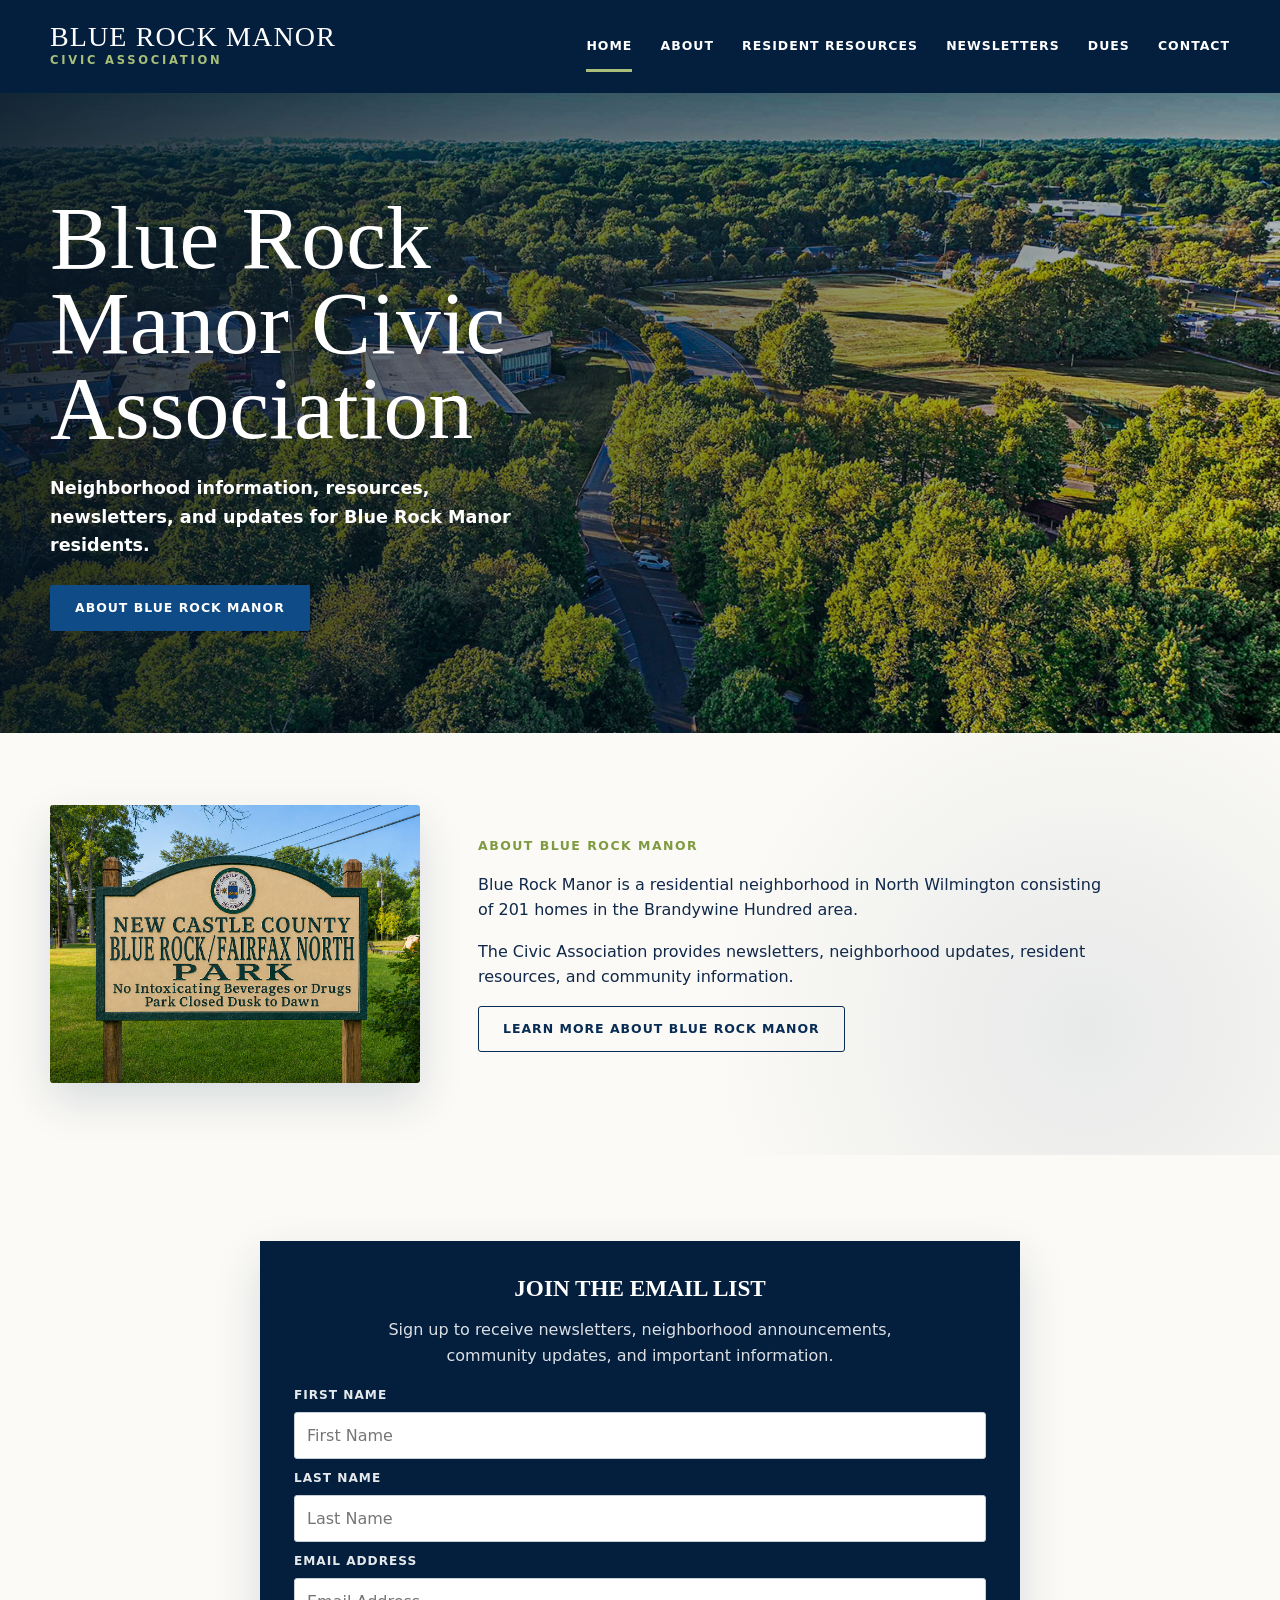
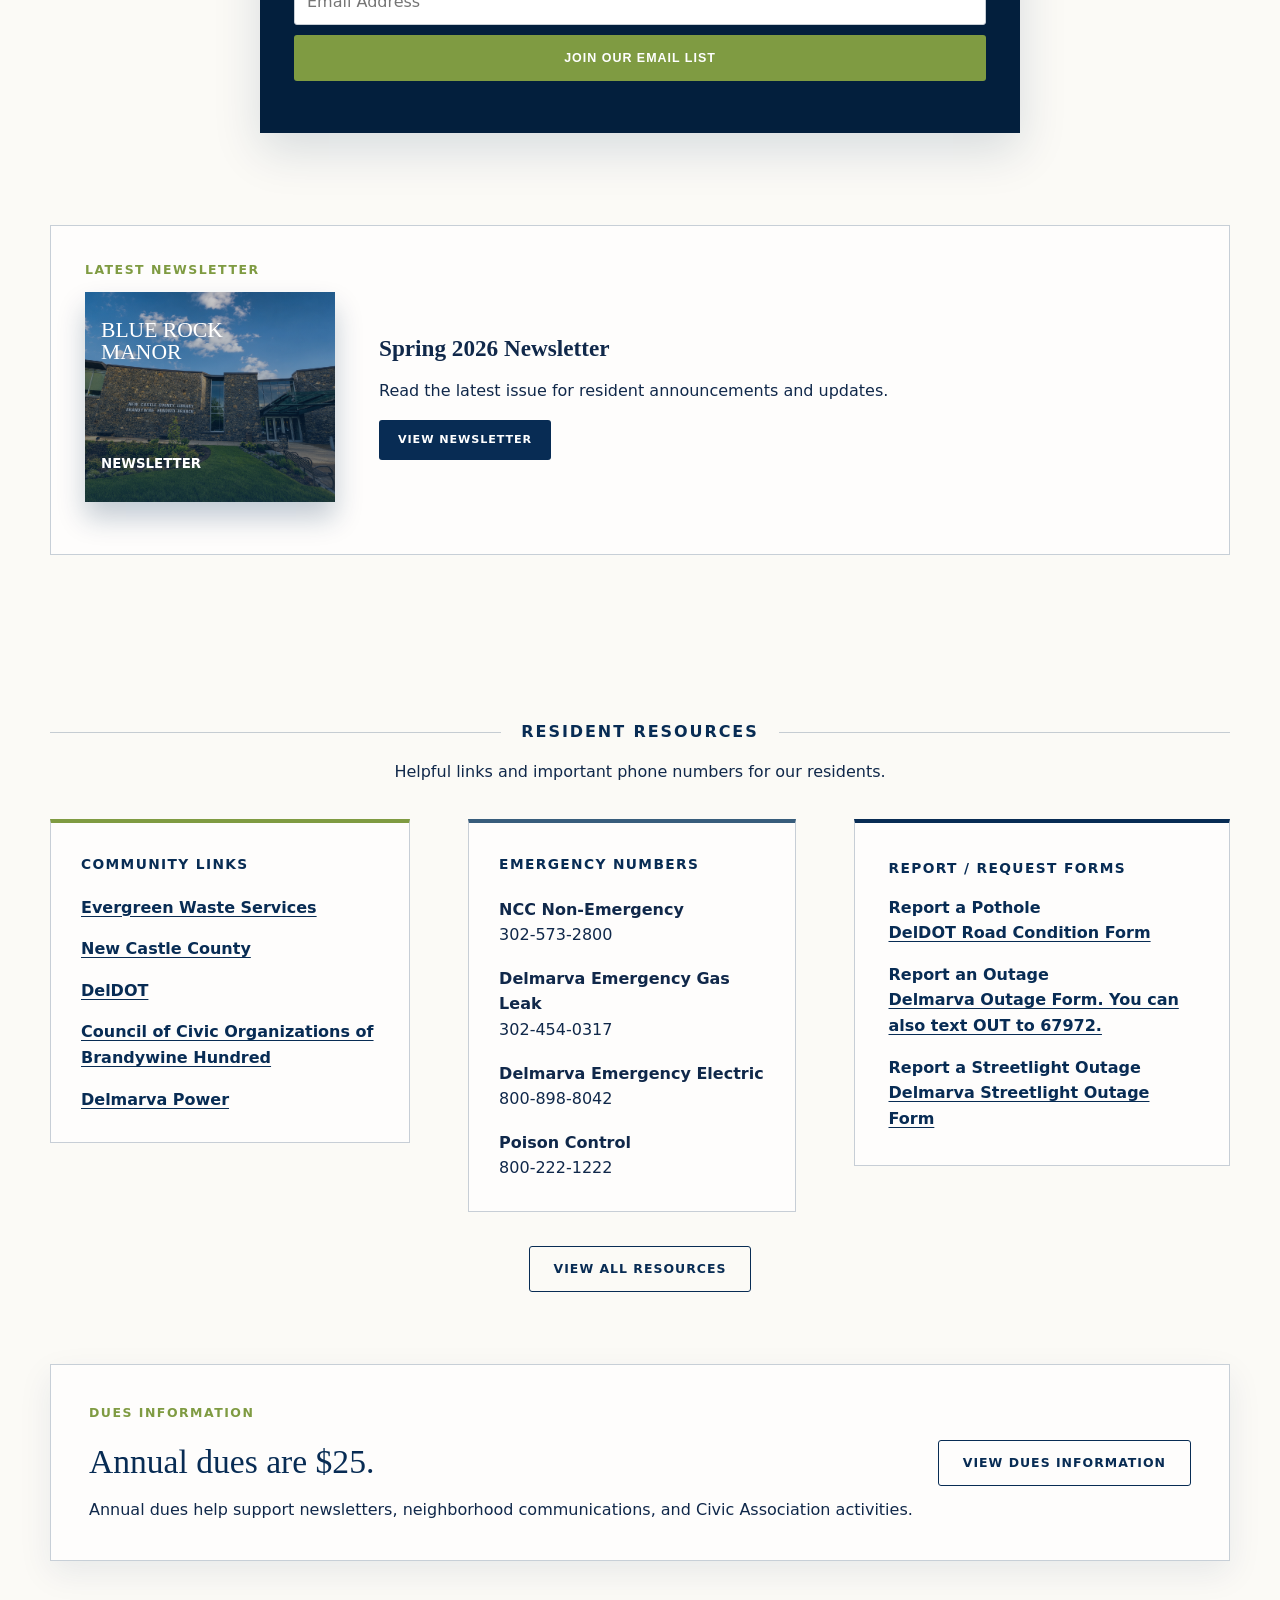
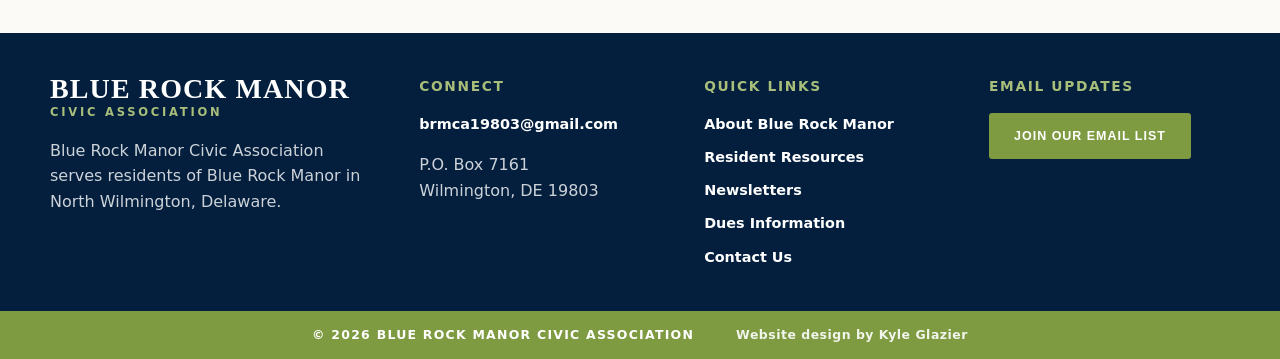
==== index.html @ 97bff095 "Update Delmarva outage reporting information" ====
<!doctype html>
<html lang="en">
  <head>
    <meta charset="utf-8" />
    <meta name="viewport" content="width=device-width,initial-scale=1" />
    <title>Blue Rock Manor Civic Association</title>
    <link rel="stylesheet" href="styles/main.css" />
  </head>
  <body>
    <header class="site-header">
      <div class="container header-inner">
        <a class="brand" href="index.html" aria-label="Blue Rock Manor Civic Association home">
          <span>
            <span class="brand-name">Blue Rock Manor</span>
            <span class="brand-subtitle">Civic Association</span>
          </span>
        </a>
        <button class="nav-toggle" type="button" aria-expanded="false" aria-controls="mainNav">Menu</button>
        <nav class="main-nav" id="mainNav" aria-label="Primary navigation">
          <a class="active" href="index.html">Home</a>
          <a href="pages/about.html">About</a>
          <a href="pages/resources.html">Resident Resources</a>
          <a href="pages/newsletters.html">Newsletters</a>
          <a href="pages/dues.html">Dues</a>
          <a href="pages/contact.html">Contact</a>
        </nav>
      </div>
    </header>

    <main>
      <section class="hero">
        <div class="hero-media" role="img" aria-label="Aerial view of Blue Rock Manor and surrounding neighborhood"></div>
        <div class="hero-overlay"></div>
        <div class="container hero-content">
          <h1>Blue Rock Manor Civic Association</h1>
          <p class="hero-copy">Neighborhood information, resources, newsletters, and updates for Blue Rock Manor residents.</p>
          <a class="btn btn-primary" href="pages/about.html">About Blue Rock Manor</a>
        </div>
      </section>

      <section class="section intro-section">
        <div class="container intro-grid">
          <img class="intro-photo" src="assets/neighborhood-sign.jpg" alt="Stone neighborhood entrance monument with flower beds" />
          <div class="intro-copy">
            <p class="kicker">About Blue Rock Manor</p>
            <p>Blue Rock Manor is a residential neighborhood in North Wilmington consisting of 201 homes in the Brandywine Hundred area.</p>
            <p>The Civic Association provides newsletters, neighborhood updates, resident resources, and community information.</p>
            <a class="btn btn-outline" href="pages/about.html">Learn More About Blue Rock Manor</a>
          </div>
        </div>
      </section>

      <section class="section email-signup-section" id="email-list">
        <div class="container">
          <article class="feature-card signup-card homepage-signup-card">
            <h3>Join the Email List</h3>
            <p>Sign up to receive newsletters, neighborhood announcements, community updates, and important information.</p>
            <form id="signupForm" class="signup-form">
              <label><span>First Name</span><input name="first" autocomplete="given-name" placeholder="First Name" required /></label>
              <label><span>Last Name</span><input name="last" autocomplete="family-name" placeholder="Last Name" required /></label>
              <label><span>Email Address</span><input name="email" type="email" autocomplete="email" placeholder="Email Address" required /></label>
              <button type="submit" class="btn btn-secondary">Join Our Email List</button>
            </form>
          </article>
        </div>
      </section>

      <section class="section feature-cards">
        <div class="container">
          <article class="feature-card newsletter-card updates-card">
            <p class="card-label">Latest Newsletter</p>
            <div class="newsletter-layout">
              <div class="newsletter-cover">
                <span>Blue Rock<br />Manor</span>
                <small>Newsletter</small>
              </div>
              <div>
                <h3>Spring 2026 Newsletter</h3>
                <p>Read the latest issue for resident announcements and updates.</p>
                <a class="btn btn-small" href="content/newsletters/spring-2026.html">View Newsletter</a>
              </div>
            </div>
          </article>
        </div>
      </section>

      <section class="section resources-section">
        <div class="container">
          <div class="section-title">
            <span></span>
            <h2>Resident Resources</h2>
            <span></span>
          </div>
          <p class="section-intro">Helpful links and important phone numbers for our residents.</p>
          <div class="resources-grid">
            <div class="resource-list">
              <h3>Community Links</h3>
              <a href="https://evergreenws.com/" target="_blank" rel="noreferrer">Evergreen Waste Services</a>
              <a href="https://www.nccde.org" target="_blank" rel="noreferrer">New Castle County</a>
              <a href="https://deldot.gov" target="_blank" rel="noreferrer">DelDOT</a>
              <a href="https://ccobh.org" target="_blank" rel="noreferrer">Council of Civic Organizations of Brandywine Hundred</a>
              <a href="https://www.delmarva.com" target="_blank" rel="noreferrer">Delmarva Power</a>
            </div>
            <div class="resource-list phone-list">
              <h3>Emergency Numbers</h3>
              <p><strong>NCC Non-Emergency</strong><br />302-573-2800</p>
              <p><strong>Delmarva Emergency Gas Leak</strong><br />302-454-0317</p>
              <p><strong>Delmarva Emergency Electric</strong><br />800-898-8042</p>
              <p><strong>Poison Control</strong><br />800-222-1222</p>
            </div>
            <div class="report-box">
              <h3>Report / Request Forms</h3>
              <a href="https://deldot.gov/Traffic/ReportRoadCondition/index.shtml" target="_blank" rel="noreferrer">Report a Pothole<br /><span>DelDOT Road Condition Form</span></a>
              <a href="https://secure.delmarva.com/powerOutages/accountVerification" target="_blank" rel="noreferrer">Report an Outage<br /><span>Delmarva Outage Form. You can also text OUT to 67972.</span></a>
              <a href="https://www.delmarva.com/outages/experiencing-an-outage/report-a-streetlight-outage" target="_blank" rel="noreferrer">Report a Streetlight Outage<br /><span>Delmarva Streetlight Outage Form</span></a>
            </div>
          </div>
          <div class="center">
            <a class="btn btn-outline" href="pages/resources.html">View All Resources</a>
          </div>
        </div>
      </section>

      <section class="section dues-callout-section">
        <div class="container dues-callout">
          <div>
            <p class="kicker">Dues Information</p>
            <h2>Annual dues are $25.</h2>
            <p>Annual dues help support newsletters, neighborhood communications, and Civic Association activities.</p>
          </div>
          <a class="btn btn-outline" href="pages/dues.html">View Dues Information</a>
        </div>
      </section>
    </main>

    <footer class="site-footer">
      <div class="container footer-grid">
        <div>
          <a class="brand footer-brand" href="index.html">
            <span>
              <span class="brand-name">Blue Rock Manor</span>
              <span class="brand-subtitle">Civic Association</span>
            </span>
          </a>
          <p>Blue Rock Manor Civic Association serves residents of Blue Rock Manor in North Wilmington, Delaware.</p>
        </div>
        <div>
          <h3>Connect</h3>
          <p><a href="mailto:brmca19803@gmail.com">brmca19803@gmail.com</a></p>
          <p>P.O. Box 7161<br />Wilmington, DE 19803</p>
        </div>
        <div>
          <h3>Quick Links</h3>
          <a href="pages/about.html">About Blue Rock Manor</a>
          <a href="pages/resources.html">Resident Resources</a>
          <a href="pages/newsletters.html">Newsletters</a>
          <a href="pages/dues.html">Dues Information</a>
          <a href="pages/contact.html">Contact Us</a>
        </div>
        <div>
          <h3>Email Updates</h3>
          <button id="signupBtn" class="btn btn-secondary" type="button">Join Our Email List</button>
        </div>
      </div>
      <div class="footer-bar">
        <span>&copy; 2026 Blue Rock Manor Civic Association</span>
        <span class="footer-credit">Website design by Kyle Glazier</span>
      </div>
    </footer>

    <div id="signupModal" class="modal" aria-hidden="true">
      <div class="modal-content" role="dialog" aria-modal="true" aria-labelledby="modalTitle">
        <button class="modal-close" id="closeModal" type="button" aria-label="Close">&times;</button>
        <h3 id="modalTitle">Join the Resident Email List</h3>
        <form id="modalSignupForm">
          <label><span>First Name</span><input name="first" autocomplete="given-name" placeholder="First Name" required /></label>
          <label><span>Last Name</span><input name="last" autocomplete="family-name" placeholder="Last Name" required /></label>
          <label><span>Email Address</span><input name="email" type="email" autocomplete="email" placeholder="Email Address" required /></label>
          <div class="actions">
            <button type="submit" class="btn btn-primary">Join Our Email List</button>
            <button type="button" id="cancel" class="btn btn-outline">Cancel</button>
          </div>
        </form>
        <p class="note">Your signup will be sent securely to the Blue Rock Manor mailing list.</p>
      </div>
    </div>

    <script src="scripts/main.js"></script>
  </body>
</html>
---- styles/main.css ----
:root {
  --navy: #082c54;
  --navy-dark: #031f3d;
  --slate-blue: #385d7c;
  --powder-blue: #a8c8e8;
  --sage: #a8be7a;
  --sage-dark: #7f9b42;
  --stone: #d7d8d2;
  --paper: #fbfaf6;
  --white: #ffffff;
  --ink: #10284a;
  --muted: #5f6f7f;
  --line: rgba(8, 44, 84, 0.22);
  --shadow: 0 18px 45px rgba(8, 44, 84, 0.14);
  --serif: Georgia, "Times New Roman", serif;
  --sans: Inter, system-ui, -apple-system, BlinkMacSystemFont, "Segoe UI", sans-serif;
}

* {
  box-sizing: border-box;
}

html {
  scroll-behavior: smooth;
}

body {
  margin: 0;
  color: var(--ink);
  background: var(--paper);
  font-family: var(--sans);
  line-height: 1.6;
}

img {
  display: block;
  max-width: 100%;
}

a {
  color: inherit;
}

a:focus-visible,
button:focus-visible,
input:focus-visible,
.btn:focus-visible,
.nav-toggle:focus-visible {
  outline: 3px solid var(--sage);
  outline-offset: 3px;
}

input:focus-visible {
  border-color: var(--navy);
}

.container {
  width: min(1180px, calc(100% - 48px));
  margin: 0 auto;
}

.site-header {
  position: sticky;
  top: 0;
  z-index: 20;
  background: var(--navy-dark);
  color: var(--white);
  border-bottom: 1px solid transparent;
  box-shadow: none;
  transition: border-color 180ms ease, box-shadow 180ms ease;
}

.site-header.has-scrolled {
  border-bottom-color: rgba(255, 255, 255, 0.08);
  box-shadow: 0 8px 26px rgba(0, 0, 0, 0.18);
}

.header-inner {
  display: flex;
  align-items: center;
  justify-content: space-between;
  min-height: 92px;
  gap: 28px;
}

.brand {
  display: inline-flex;
  align-items: center;
  gap: 14px;
  color: inherit;
  text-decoration: none;
}

.brand-name {
  display: block;
  font-family: var(--serif);
  font-size: clamp(1.2rem, 2.2vw, 1.75rem);
  line-height: 1;
  letter-spacing: 0.04em;
  text-transform: uppercase;
}

.brand-subtitle {
  display: block;
  color: var(--sage);
  font-size: 0.72rem;
  font-weight: 800;
  letter-spacing: 0.24em;
  text-transform: uppercase;
}

.main-nav {
  display: flex;
  align-items: center;
  gap: clamp(14px, 2.2vw, 34px);
}

.main-nav a {
  position: relative;
  color: var(--white);
  font-size: 0.78rem;
  font-weight: 800;
  letter-spacing: 0.08em;
  text-decoration: none;
  text-transform: uppercase;
}

.main-nav a:focus-visible {
  outline-offset: 8px;
}

.main-nav a::after {
  position: absolute;
  right: 0;
  bottom: -16px;
  left: 0;
  height: 3px;
  background: var(--sage);
  content: "";
  opacity: 0;
  transform: scaleX(0.6);
  transition: 180ms ease;
}

.main-nav a:hover::after,
.main-nav a.active::after {
  opacity: 1;
  transform: scaleX(1);
}

.nav-toggle {
  display: none;
  color: var(--white);
  background: transparent;
  border: 1px solid rgba(255, 255, 255, 0.45);
  border-radius: 4px;
  padding: 8px 12px;
  font-weight: 800;
  letter-spacing: 0.08em;
  text-transform: uppercase;
}

.hero {
  position: relative;
  min-height: clamp(520px, 64vw, 640px);
  overflow: hidden;
  color: var(--white);
}

.hero-media,
.hero-overlay {
  position: absolute;
  inset: 0;
}

.hero-media {
  background-image: url("../assets/neighborhood-aerial.jpg");
  background-position: center 48%;
  background-size: cover;
}

.hero-overlay {
  background:
    linear-gradient(90deg, rgba(0, 16, 31, 0.82) 0%, rgba(0, 22, 39, 0.46) 42%, rgba(0, 22, 39, 0.12) 100%),
    linear-gradient(180deg, rgba(0, 0, 0, 0.22), rgba(0, 0, 0, 0.1));
}

.hero-content {
  position: relative;
  z-index: 1;
  display: flex;
  min-height: inherit;
  flex-direction: column;
  align-items: flex-start;
  justify-content: center;
  padding: 72px 0;
}

.eyebrow,
.kicker,
.card-label {
  margin: 0 0 12px;
  color: var(--sage-dark);
  font-size: 0.78rem;
  font-weight: 900;
  letter-spacing: 0.12em;
  text-transform: uppercase;
}

.hero .eyebrow {
  color: var(--sage);
}

.hero h1 {
  max-width: 640px;
  margin: 0;
  font-family: var(--serif);
  font-size: clamp(3.4rem, 7vw, 5.8rem);
  font-weight: 500;
  line-height: 0.95;
}

.script-line {
  margin: 14px 0 0;
  color: var(--sage);
  font-family: var(--serif);
  font-size: clamp(2rem, 4.2vw, 3.35rem);
  font-style: italic;
  line-height: 1.1;
}

.hero-copy {
  max-width: 470px;
  margin: 24px 0 26px;
  font-size: 1.1rem;
  font-weight: 750;
}

.btn {
  display: inline-flex;
  align-items: center;
  justify-content: center;
  min-height: 46px;
  padding: 0 24px;
  border: 1px solid transparent;
  border-radius: 3px;
  font-size: 0.78rem;
  font-weight: 900;
  letter-spacing: 0.08em;
  text-align: center;
  text-decoration: none;
  text-transform: uppercase;
  cursor: pointer;
  transition: background-color 180ms ease, border-color 180ms ease, color 180ms ease, transform 180ms ease;
}

.btn-primary {
  color: var(--white);
  background: #0f4b86;
}

.btn-secondary {
  color: var(--white);
  background: var(--sage-dark);
}

.btn-outline {
  color: var(--navy);
  background: transparent;
  border-color: var(--navy);
}

.btn-small {
  min-height: 40px;
  padding: 0 18px;
  color: var(--white);
  background: var(--navy);
  font-size: 0.7rem;
}

.btn:hover {
  transform: translateY(-1px);
}

.btn-primary:hover,
.btn-small:hover {
  background: var(--navy-dark);
}

.btn-secondary:hover {
  background: #6f8938;
}

.btn-outline:hover {
  color: var(--white);
  background: var(--navy);
}

.section {
  padding: clamp(44px, 6vw, 72px) 0;
}

.intro-section {
  background:
    radial-gradient(circle at 85% 70%, rgba(8, 44, 84, 0.08), transparent 24rem),
    var(--paper);
}

.intro-grid {
  display: grid;
  grid-template-columns: minmax(260px, 370px) minmax(280px, 1fr);
  align-items: center;
  gap: clamp(28px, 5vw, 58px);
}

.intro-photo {
  width: 100%;
  aspect-ratio: 4 / 3;
  border-radius: 3px;
  object-fit: cover;
  box-shadow: var(--shadow);
}

.intro-copy h2,
.section-title h2,
.content h1 {
  color: var(--navy);
}

.intro-copy h2,
.content h1 {
  margin: 0 0 16px;
  font-family: var(--serif);
  font-size: clamp(2rem, 4vw, 3rem);
  font-weight: 500;
  line-height: 1.1;
}

.intro-copy p {
  margin: 0 0 16px;
  max-width: 62ch;
}

.section-title {
  display: grid;
  grid-template-columns: 1fr auto 1fr;
  align-items: center;
  gap: 20px;
  margin-bottom: 28px;
}

.section-title span {
  height: 1px;
  background: var(--line);
}

.section-title h2 {
  margin: 0;
  font-size: 1rem;
  font-weight: 900;
  letter-spacing: 0.12em;
  text-align: center;
  text-transform: uppercase;
}

.round-icon {
  display: grid;
  place-items: center;
  color: var(--navy);
  border: 2px solid currentColor;
}

.feature-cards {
  padding-top: clamp(34px, 5vw, 58px);
}

.email-signup-section {
  padding-top: clamp(54px, 7vw, 86px);
  padding-bottom: clamp(20px, 4vw, 34px);
}

.homepage-signup-card {
  max-width: 760px;
  min-height: auto;
  margin: 0 auto;
  padding: clamp(28px, 4vw, 42px);
  text-align: left;
  box-shadow: var(--shadow);
}

.homepage-signup-card h3 {
  text-align: center;
}

.homepage-signup-card > p {
  max-width: 560px;
  margin-right: auto;
  margin-left: auto;
  text-align: center;
}

.feature-card,
.report-box {
  background: rgba(255, 255, 255, 0.72);
  border: 1px solid var(--line);
  padding: clamp(24px, 3vw, 34px);
}

.feature-card {
  min-height: 330px;
}

.feature-card h3 {
  margin: 0 0 14px;
  font-family: var(--serif);
  font-size: 1.45rem;
  line-height: 1.15;
}

.round-icon {
  width: 56px;
  height: 56px;
  margin-bottom: 22px;
  color: var(--white);
  background: var(--sage-dark);
  border-color: var(--sage-dark);
  border-radius: 50%;
}

.newsletter-layout {
  display: grid;
  grid-template-columns: 150px 1fr;
  align-items: center;
  gap: 22px;
}

.updates-card .newsletter-layout {
  grid-template-columns: minmax(180px, 250px) 1fr;
  gap: clamp(24px, 4vw, 44px);
}

.update-list {
  margin: 0 0 20px;
  padding-left: 18px;
}

.update-list li {
  margin: 6px 0;
}

.newsletter-cover {
  display: flex;
  min-height: 210px;
  flex-direction: column;
  justify-content: space-between;
  padding: 28px 16px;
  color: var(--white);
  background:
    linear-gradient(rgba(8, 44, 84, 0.2), rgba(8, 44, 84, 0.62)),
    url("../assets/neighborhood-library.jpg") 42% center / cover;
  box-shadow: 0 16px 26px rgba(8, 44, 84, 0.24);
}

.newsletter-cover span {
  font-family: var(--serif);
  font-size: 1.35rem;
  line-height: 1;
  text-transform: uppercase;
}

.newsletter-cover small {
  font-weight: 850;
  text-transform: uppercase;
}

.signup-card {
  color: var(--white);
  background: var(--navy-dark);
  border: 0;
  text-align: center;
}

.signup-card h3 {
  color: var(--white);
  text-transform: uppercase;
}

.signup-card p,
.signup-card small {
  color: rgba(255, 255, 255, 0.86);
}

.signup-form {
  display: grid;
  gap: 10px;
  margin: 18px 0;
}

.signup-form label,
.modal form label {
  display: grid;
  gap: 6px;
  text-align: left;
}

.signup-form label span,
.modal form label span {
  color: inherit;
  font-size: 0.76rem;
  font-weight: 850;
  letter-spacing: 0.08em;
  text-transform: uppercase;
}

.signup-card .signup-form label span {
  color: rgba(255, 255, 255, 0.9);
}

input {
  width: 100%;
  min-height: 43px;
  padding: 10px 12px;
  border: 1px solid #c8ced5;
  border-radius: 3px;
  font: inherit;
}

button:disabled,
.btn:disabled {
  cursor: wait;
  opacity: 0.72;
}

.form-message {
  margin: 14px 0 0;
  padding: 12px 14px;
  color: var(--navy);
  background: rgba(168, 190, 122, 0.24);
  border: 1px solid rgba(127, 155, 66, 0.45);
  border-radius: 3px;
  font-weight: 800;
}

.form-message[data-type="error"] {
  color: #7a1e1e;
  background: rgba(122, 30, 30, 0.08);
  border-color: rgba(122, 30, 30, 0.25);
}

.signup-card .form-message {
  color: var(--white);
  background: rgba(168, 190, 122, 0.22);
  border-color: rgba(168, 190, 122, 0.54);
}

.resources-section {
  padding-top: clamp(58px, 8vw, 92px);
}

.section-intro {
  margin: -14px 0 34px;
  text-align: center;
}

.resources-grid {
  display: grid;
  grid-template-columns: 1.1fr 1fr 1.15fr;
  gap: clamp(28px, 5vw, 58px);
  align-items: start;
}

.resource-list {
  position: relative;
  display: grid;
  align-content: start;
  gap: 16px;
  padding: clamp(22px, 3vw, 30px);
  background: rgba(255, 255, 255, 0.72);
  border: 1px solid var(--line);
  border-top: 4px solid var(--sage-dark);
}

.resource-list h3,
.report-box h3 {
  margin: 0 0 4px;
  color: var(--navy);
  font-size: 0.86rem;
  font-weight: 900;
  letter-spacing: 0.1em;
  text-transform: uppercase;
}

.phone-list {
  border-top-color: var(--slate-blue);
}

.report-box h3 {
  margin-bottom: 0;
}

.resource-list a,
.report-box a,
.footer-grid a {
  color: var(--navy);
  font-weight: 800;
  text-decoration: underline;
  text-underline-offset: 3px;
}

.phone-list p {
  margin: 0;
  padding-top: 2px;
}

.report-box {
  position: relative;
  display: grid;
  align-content: start;
  gap: 16px;
  border-top: 4px solid var(--navy);
}

.report-box a {
  display: block;
  text-decoration: none;
}

.report-box span {
  text-decoration: underline;
}

.center {
  margin-top: 34px;
  text-align: center;
}

.dues-callout-section {
  padding-top: 0;
}

.dues-callout {
  display: flex;
  align-items: center;
  justify-content: space-between;
  gap: 24px;
  padding: clamp(26px, 4vw, 38px);
  background: rgba(255, 255, 255, 0.72);
  border: 1px solid var(--line);
  box-shadow: 0 12px 32px rgba(8, 44, 84, 0.08);
}

.dues-callout h2 {
  margin: 0 0 8px;
  color: var(--navy);
  font-family: var(--serif);
  font-size: clamp(1.55rem, 3vw, 2.1rem);
  font-weight: 500;
}

.dues-callout p:last-child {
  margin: 0;
}

.site-footer {
  color: var(--white);
  background: var(--navy-dark);
}

.footer-grid {
  display: grid;
  grid-template-columns: 1.35fr 1fr 1fr 1fr;
  gap: 44px;
  padding-top: 42px;
  padding-bottom: 42px;
}

.footer-brand {
  margin-bottom: 16px;
}

.footer-grid h3 {
  margin: 0 0 16px;
  color: var(--sage);
  font-size: 0.86rem;
  letter-spacing: 0.12em;
  text-transform: uppercase;
}

.footer-grid p {
  color: rgba(255, 255, 255, 0.8);
}

.footer-grid a {
  display: block;
  color: var(--white);
  font-size: 0.9rem;
  text-decoration: none;
}

.footer-grid a + a {
  margin-top: 10px;
}

.footer-bar {
  display: flex;
  flex-wrap: wrap;
  justify-content: center;
  gap: 18px 42px;
  padding: 14px 24px;
  color: var(--white);
  background: var(--sage-dark);
  font-size: 0.78rem;
  font-weight: 800;
  letter-spacing: 0.1em;
  text-align: center;
  text-transform: uppercase;
}

.footer-credit {
  font-weight: 700;
  letter-spacing: 0.04em;
  opacity: 0.9;
  text-transform: none;
}

.modal {
  position: fixed;
  inset: 0;
  z-index: 50;
  display: none;
  align-items: center;
  justify-content: center;
  padding: 24px;
  background: rgba(2, 12, 24, 0.58);
}

.modal[aria-hidden="false"] {
  display: flex;
}

.modal-content {
  width: min(440px, 100%);
  padding: 28px;
  color: var(--ink);
  background: var(--white);
  border-radius: 4px;
  box-shadow: var(--shadow);
}

.modal-content h3 {
  margin-top: 0;
  font-family: var(--serif);
  font-size: 1.8rem;
}

.modal-close {
  float: right;
  border: 0;
  color: var(--navy);
  background: transparent;
  font-size: 28px;
  cursor: pointer;
}

.modal form label {
  margin: 10px 0;
  font-weight: 800;
}

.actions {
  display: flex;
  gap: 10px;
  margin-top: 18px;
}

.note {
  color: var(--muted);
  font-size: 0.9rem;
}

.content {
  max-width: 860px;
  padding-top: 48px;
  padding-bottom: 48px;
}

.content h2 {
  margin-top: 34px;
  color: var(--navy);
}

.content .link,
.link {
  color: #0f4b86;
  font-weight: 800;
}

.newsletter-list li {
  margin: 10px 0;
}

.page-hero {
  padding: clamp(58px, 8vw, 96px) 0;
  color: var(--white);
  background:
    linear-gradient(90deg, rgba(3, 31, 61, 0.92), rgba(8, 44, 84, 0.76)),
    url("../assets/neighborhood-aerial.jpg") center 46% / cover;
}

.newsletter-detail-hero {
  background:
    linear-gradient(90deg, rgba(3, 31, 61, 0.92), rgba(8, 44, 84, 0.7)),
    url("../assets/neighborhood-library.jpg") 42% center / cover;
}

.page-hero h1 {
  max-width: 780px;
  margin: 0;
  font-family: var(--serif);
  font-size: clamp(2.8rem, 6vw, 5rem);
  font-weight: 500;
  line-height: 1;
}

.page-hero p:last-child {
  max-width: 680px;
  margin: 20px 0 0;
  font-size: 1.1rem;
  font-weight: 700;
}

.page-grid {
  display: grid;
  grid-template-columns: minmax(0, 1fr) 340px;
  gap: clamp(36px, 6vw, 76px);
  align-items: start;
}

.page-main,
.article-page {
  color: var(--ink);
}

.page-main h2,
.page-sidebar h2,
.newsletter-tile h2,
.contact-card h2,
.article-page h2 {
  margin: 0 0 14px;
  color: var(--navy);
  font-family: var(--serif);
  font-size: clamp(1.7rem, 3vw, 2.35rem);
  font-weight: 500;
  line-height: 1.1;
}

.page-main h2:not(:first-of-type) {
  margin-top: clamp(30px, 5vw, 44px);
}

.page-main p {
  margin: 0 0 18px;
  max-width: 72ch;
}

.page-feature-image {
  width: 100%;
  aspect-ratio: 16 / 9;
  margin-bottom: clamp(30px, 5vw, 42px);
  object-fit: cover;
  object-position: center;
  box-shadow: var(--shadow);
}

.page-sidebar,
.contact-card,
.newsletter-tile,
.resource-cards article,
.article-page {
  background: rgba(255, 255, 255, 0.78);
  border: 1px solid var(--line);
  padding: clamp(24px, 3vw, 34px);
}

.page-sidebar {
  position: sticky;
  top: 122px;
}

.page-sidebar p {
  margin: 0 0 18px;
}

.glance-card {
  border-top: 4px solid var(--sage-dark);
  box-shadow: 0 12px 32px rgba(8, 44, 84, 0.08);
}

.glance-list {
  display: grid;
  gap: 18px;
  margin: 0 0 24px;
}

.glance-list div {
  padding-bottom: 16px;
  border-bottom: 1px solid rgba(8, 44, 84, 0.14);
}

.glance-list div:last-child {
  padding-bottom: 0;
  border-bottom: 0;
}

.glance-list dt {
  margin-bottom: 4px;
  color: var(--navy);
  font-size: 0.76rem;
  font-weight: 900;
  letter-spacing: 0.1em;
  text-transform: uppercase;
}

.glance-list dd {
  margin: 0;
  color: var(--ink);
  font-weight: 750;
  line-height: 1.4;
}

.resource-cards {
  display: grid;
  gap: clamp(28px, 4vw, 40px);
}

.resources-page-grid {
  grid-template-columns: 1fr;
}

.resource-cards article {
  display: grid;
  gap: 22px;
}

.resource-cards a,
.contact-card a {
  color: var(--navy);
  font-weight: 850;
  text-decoration: underline;
  text-underline-offset: 3px;
}

.resource-group {
  border-top: 5px solid var(--sage-dark);
  box-shadow: 0 12px 32px rgba(8, 44, 84, 0.08);
}

.phone-group {
  border-top-color: var(--slate-blue);
}

.report-group {
  border-top-color: var(--navy);
  background:
    linear-gradient(180deg, rgba(8, 44, 84, 0.04), rgba(255, 255, 255, 0.78) 42%),
    rgba(255, 255, 255, 0.78);
}

.resource-link-list {
  display: grid;
  grid-template-columns: repeat(2, minmax(0, 1fr));
  gap: 16px;
}

.resource-link-list a {
  display: grid;
  gap: 5px;
  padding: 18px;
  background: rgba(255, 255, 255, 0.72);
  border: 1px solid rgba(8, 44, 84, 0.14);
  text-decoration: none;
}

.resource-link-list span,
.report-action-grid span {
  color: var(--muted);
  font-weight: 650;
  line-height: 1.4;
}

.phone-card-grid {
  display: grid;
  grid-template-columns: repeat(2, minmax(0, 1fr));
  gap: 16px;
}

.phone-card-grid p {
  margin: 0;
  padding: 20px;
  background: rgba(56, 93, 124, 0.08);
  border: 1px solid rgba(56, 93, 124, 0.2);
}

.phone-card-grid strong,
.phone-card-grid span {
  display: block;
}

.phone-card-grid span {
  margin-top: 6px;
  color: var(--navy);
  font-size: clamp(1.2rem, 2.4vw, 1.55rem);
  font-weight: 900;
  letter-spacing: 0.02em;
}

.report-action-grid {
  display: grid;
  grid-template-columns: repeat(3, minmax(0, 1fr));
  gap: 16px;
}

.report-action-grid a {
  display: grid;
  gap: 6px;
  align-content: start;
  min-height: 140px;
  padding: 22px;
  color: var(--white);
  background: var(--navy);
  border: 1px solid rgba(255, 255, 255, 0.14);
  text-decoration: none;
}

.report-action-grid a:hover {
  background: var(--navy-dark);
}

.report-action-grid strong {
  font-size: 1.02rem;
}

.report-action-grid span {
  color: rgba(255, 255, 255, 0.78);
}

.newsletter-page-grid {
  display: grid;
  gap: clamp(28px, 5vw, 46px);
}

.newsletter-tile {
  display: grid;
  gap: 24px;
}

.newsletter-tile.featured {
  align-items: center;
  border-top: 5px solid var(--sage-dark);
  box-shadow: 0 14px 34px rgba(8, 44, 84, 0.1);
}

.newsletter-tile .newsletter-cover {
  min-height: 280px;
}

.newsletter-section > .kicker {
  margin-bottom: 16px;
}

.archive-title {
  margin-bottom: 18px;
}

.archive-item {
  grid-template-columns: 1fr auto;
  align-items: center;
}

.newsletter-signup-callout {
  display: flex;
  align-items: center;
  justify-content: space-between;
  gap: 24px;
  padding: clamp(24px, 4vw, 34px);
  color: var(--white);
  background: var(--navy-dark);
}

.newsletter-signup-callout h2 {
  margin: 0 0 8px;
  color: var(--white);
  font-family: var(--serif);
  font-size: clamp(1.8rem, 3vw, 2.4rem);
  font-weight: 500;
}

.newsletter-signup-callout p {
  margin: 0;
  color: rgba(255, 255, 255, 0.82);
}

.contact-grid {
  display: grid;
  grid-template-columns: repeat(2, 1fr);
  gap: 24px;
}

.contact-card {
  border-top: 5px solid var(--sage-dark);
  box-shadow: 0 12px 32px rgba(8, 44, 84, 0.08);
}

.contact-card h2 {
  margin-bottom: 16px;
}

.contact-card a {
  display: inline-block;
  font-size: 1.08rem;
}

.contact-card address {
  font-style: normal;
  font-weight: 750;
  line-height: 1.65;
}

.contact-signup-card {
  grid-column: 1 / -1;
  display: grid;
  grid-template-columns: minmax(220px, 0.9fr) minmax(300px, 1.1fr);
  gap: clamp(22px, 4vw, 46px);
  align-items: start;
  border-top-color: var(--navy);
}

.contact-signup-card .note {
  grid-column: 2;
  margin-top: -8px;
}

.contact-signup-form {
  margin: 0;
}

.contact-signup-form .btn {
  justify-self: start;
}

.article-page {
  max-width: 860px;
  margin-top: clamp(42px, 6vw, 72px);
  margin-bottom: clamp(42px, 6vw, 72px);
}

.article-page .btn {
  margin-top: 14px;
}

.newsletter-article {
  max-width: 1120px;
  padding: clamp(22px, 4vw, 34px);
}

.newsletter-meta {
  display: flex;
  flex-wrap: wrap;
  align-items: center;
  justify-content: space-between;
  gap: 8px 22px;
  margin-bottom: 18px;
  padding-bottom: 16px;
  color: var(--muted);
  border-bottom: 1px solid rgba(8, 44, 84, 0.14);
  font-size: 0.95rem;
  font-weight: 700;
}

.newsletter-meta strong {
  color: var(--navy);
}

.pdf-actions {
  display: flex;
  flex-wrap: wrap;
  justify-content: flex-start;
  gap: 10px;
  margin-bottom: 20px;
}

.pdf-actions .btn,
.article-page .back-link {
  margin-top: 0;
}

.pdf-viewer {
  overflow: hidden;
  height: min(82vh, 980px);
  min-height: 760px;
  background: rgba(8, 44, 84, 0.06);
  border: 1px solid var(--line);
}

.pdf-frame {
  display: block;
  width: 100%;
  height: 100%;
  border: 0;
}

.pdf-viewer p {
  max-width: 620px;
  margin: 0;
  padding: 28px;
}

.article-page .back-link {
  margin-top: 24px;
}

.dues-page-grid {
  display: grid;
  grid-template-columns: minmax(260px, 0.85fr) minmax(300px, 1fr);
  gap: 24px;
  align-items: stretch;
}

.dues-summary-card,
.dues-detail-card {
  background: rgba(255, 255, 255, 0.78);
  border: 1px solid var(--line);
  padding: clamp(24px, 3vw, 34px);
}

.dues-summary-card {
  color: var(--white);
  background: var(--navy-dark);
  border-color: var(--navy-dark);
}

.dues-summary-card .kicker,
.dues-summary-card h2 {
  color: var(--white);
}

.dues-summary-card h2 {
  margin: 0 0 16px;
  font-family: var(--serif);
  font-size: clamp(2.4rem, 5vw, 4rem);
  font-weight: 500;
  line-height: 1;
}

.dues-detail-card h2 {
  margin: 0 0 14px;
  color: var(--navy);
  font-family: var(--serif);
  font-size: clamp(1.7rem, 3vw, 2.35rem);
  font-weight: 500;
  line-height: 1.1;
}

.dues-detail-card address {
  font-style: normal;
  font-weight: 800;
}

.payment-card {
  border-top: 5px solid var(--sage-dark);
  box-shadow: 0 12px 32px rgba(8, 44, 84, 0.08);
}

.payment-detail-list {
  display: grid;
  gap: 16px;
}

.payment-detail-list div {
  padding: 16px;
  background: rgba(255, 255, 255, 0.72);
  border: 1px solid rgba(8, 44, 84, 0.14);
}

.payment-detail-list span {
  display: block;
  margin-bottom: 5px;
  color: var(--muted);
  font-size: 0.76rem;
  font-weight: 900;
  letter-spacing: 0.1em;
  text-transform: uppercase;
}

.payment-detail-list strong,
.payment-detail-list address {
  color: var(--navy);
  font-size: 1.05rem;
  line-height: 1.45;
}

@media (max-width: 980px) {
  .header-inner {
    min-height: 78px;
  }

  .nav-toggle {
    display: inline-flex;
  }

  .main-nav {
    position: absolute;
    top: 100%;
    right: 0;
    left: 0;
    display: none;
    flex-direction: column;
    align-items: flex-start;
    gap: 0;
    padding: 10px 24px 22px;
    background: var(--navy-dark);
  }

  .main-nav.is-open {
    display: flex;
  }

  .main-nav a {
    width: 100%;
    padding: 12px 0;
  }

  .main-nav a::after {
    bottom: 6px;
    right: auto;
    width: 64px;
  }

  .intro-grid,
  .resources-grid,
  .footer-grid,
  .page-grid,
  .contact-grid,
  .dues-page-grid {
    grid-template-columns: 1fr 1fr;
  }

  .resources-page-grid {
    grid-template-columns: 1fr;
  }

  .signup-card,
  .report-box,
  .contact-signup-card {
    grid-column: 1 / -1;
  }

  .contact-signup-card {
    grid-template-columns: 1fr;
  }

  .contact-signup-card .note {
    grid-column: 1;
    margin-top: 0;
  }

  .page-sidebar {
    position: static;
  }

  .report-action-grid {
    grid-template-columns: 1fr;
  }

}

@media (max-width: 700px) {
  .container {
    width: min(100% - 32px, 1180px);
  }

  .brand-name {
    font-size: 1.05rem;
  }

  .brand-subtitle {
    font-size: 0.62rem;
  }

  .hero {
    min-height: 560px;
  }

  .hero h1 {
    font-size: clamp(3rem, 16vw, 4.2rem);
  }

  .hero-media {
    background-position: 52% center;
  }

  .intro-grid,
  .resources-grid,
  .footer-grid,
  .newsletter-layout,
  .page-grid,
  .contact-grid,
  .dues-page-grid,
  .newsletter-tile.featured,
  .archive-item {
    grid-template-columns: 1fr;
  }

  .newsletter-signup-callout {
    align-items: flex-start;
    flex-direction: column;
  }

  .feature-card {
    min-height: auto;
  }

  .dues-callout {
    align-items: flex-start;
    flex-direction: column;
  }

  .resource-link-list,
  .phone-card-grid {
    grid-template-columns: 1fr;
  }

  .newsletter-meta,
  .pdf-actions {
    align-items: stretch;
    flex-direction: column;
  }

  .pdf-actions .btn {
    width: 100%;
  }

  .pdf-viewer {
    height: 520px;
    min-height: 0;
  }

  .actions {
    flex-direction: column;
  }
}
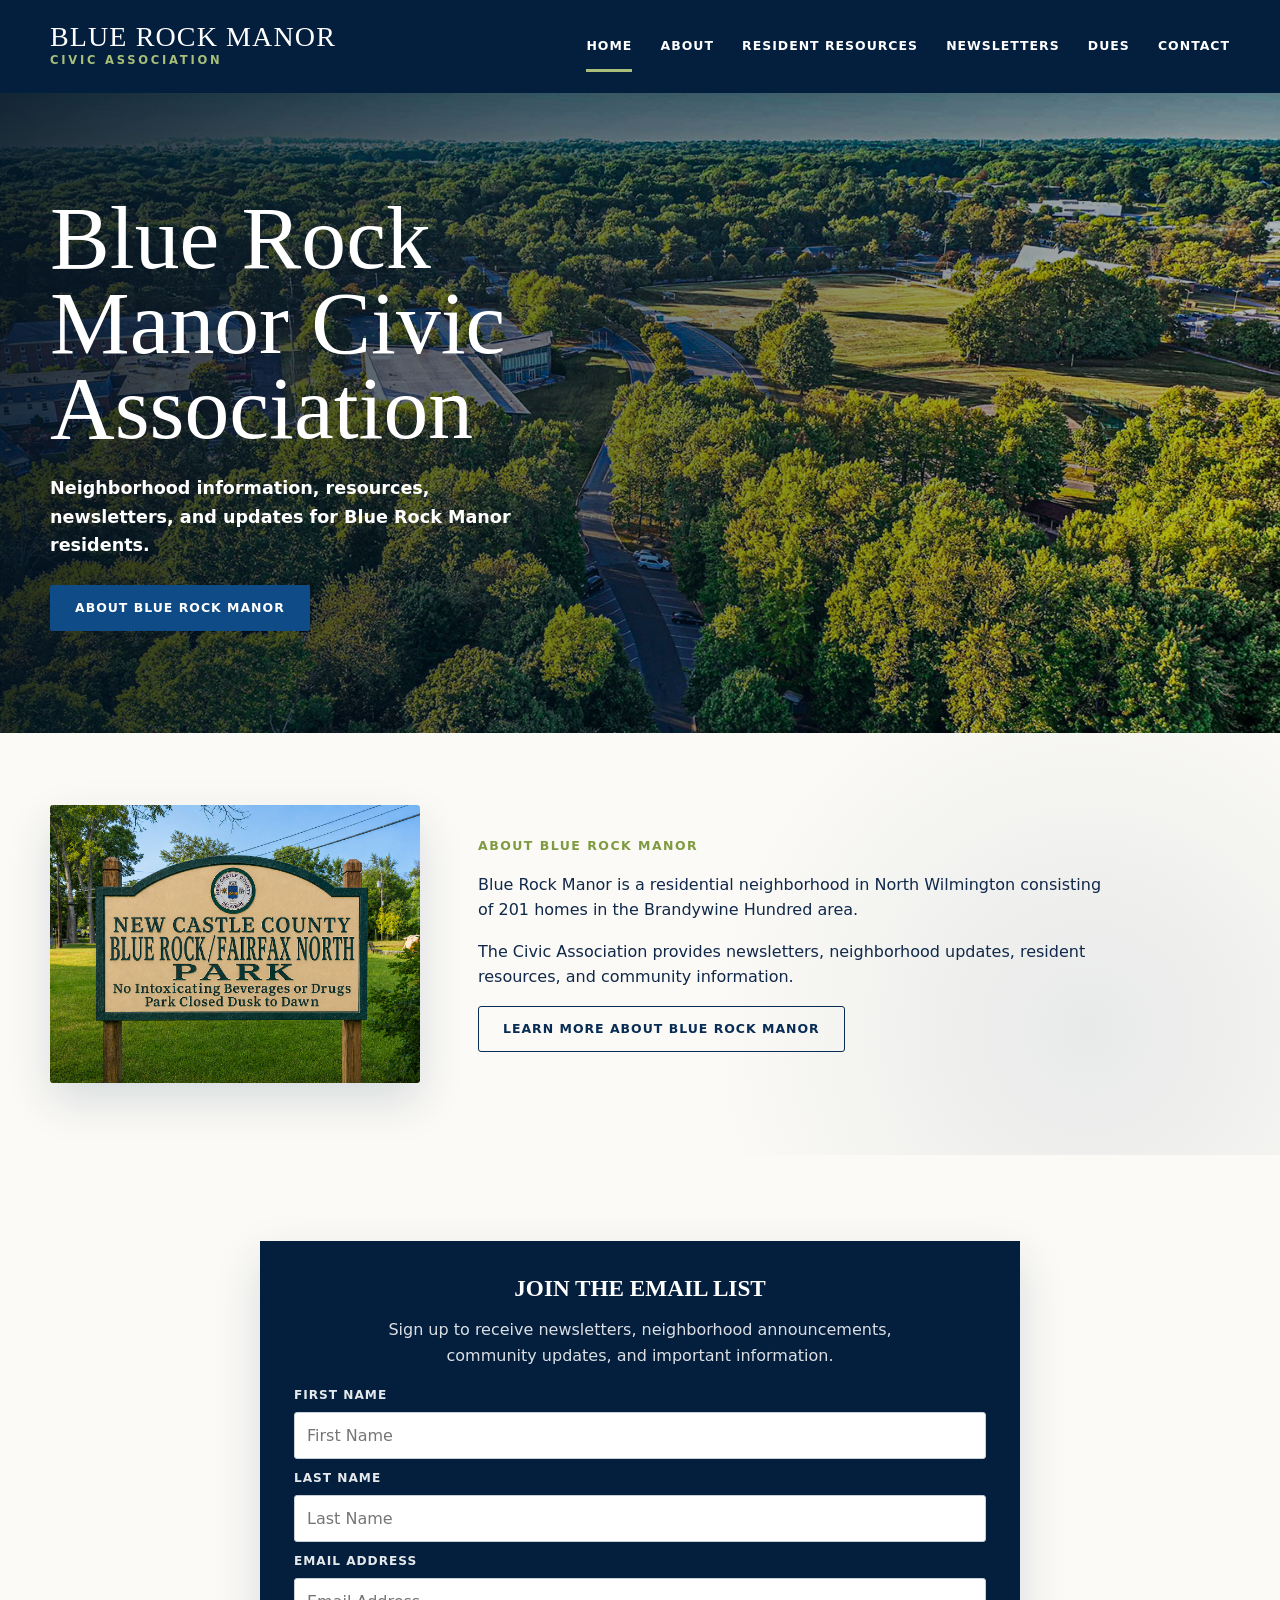
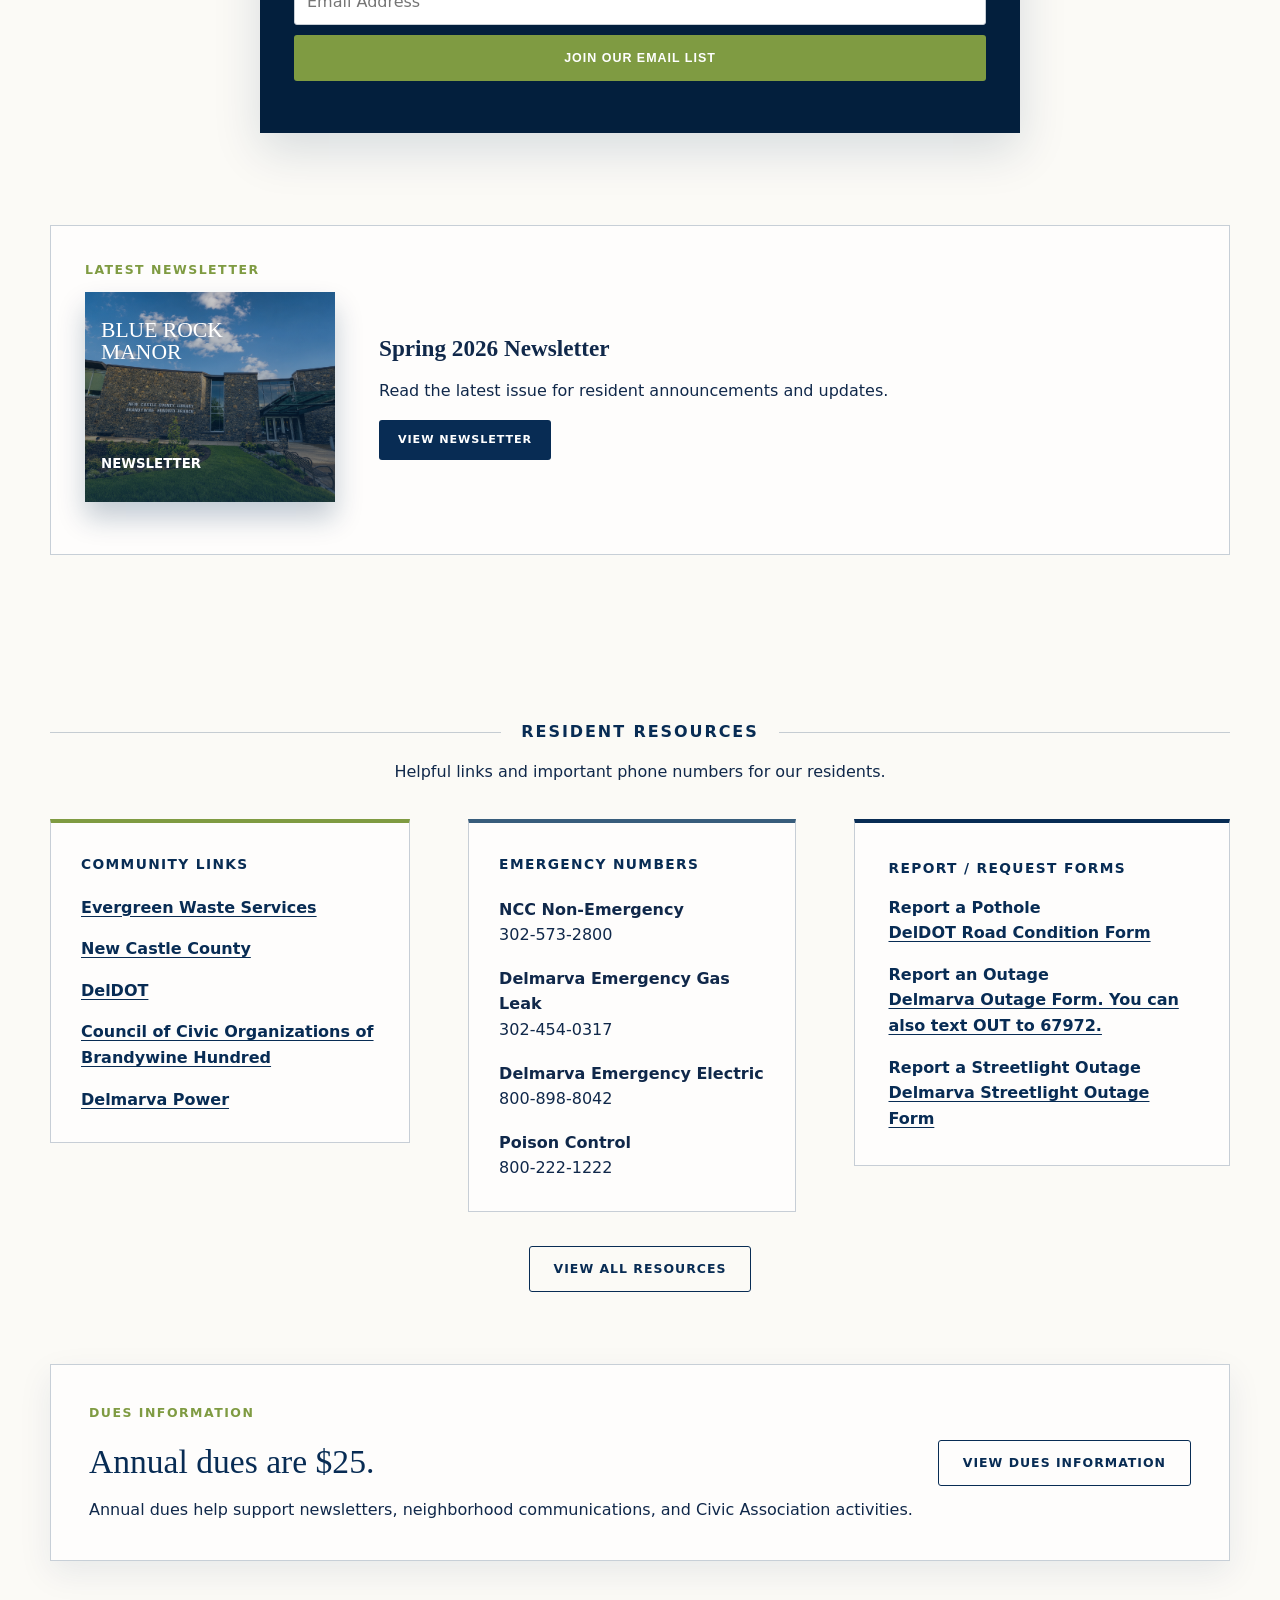
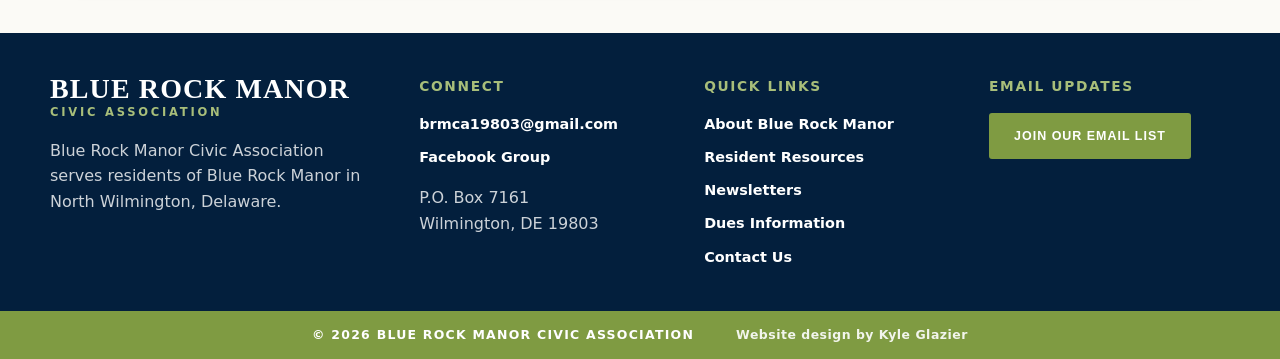
==== commit 9c733fe2: "Add community Facebook group links" ====
--- a/index.html
+++ b/index.html
@@ -146,7 +146,7 @@
         </div>
         <div>
           <h3>Connect</h3>
-          <p><a href="mailto:brmca19803@gmail.com">brmca19803@gmail.com</a></p>
+          <p><a href="mailto:brmca19803@gmail.com">brmca19803@gmail.com</a><a href="https://www.facebook.com/share/g/1CXZdKDyFz/" target="_blank" rel="noreferrer">Facebook Group</a></p>
           <p>P.O. Box 7161<br />Wilmington, DE 19803</p>
         </div>
         <div>
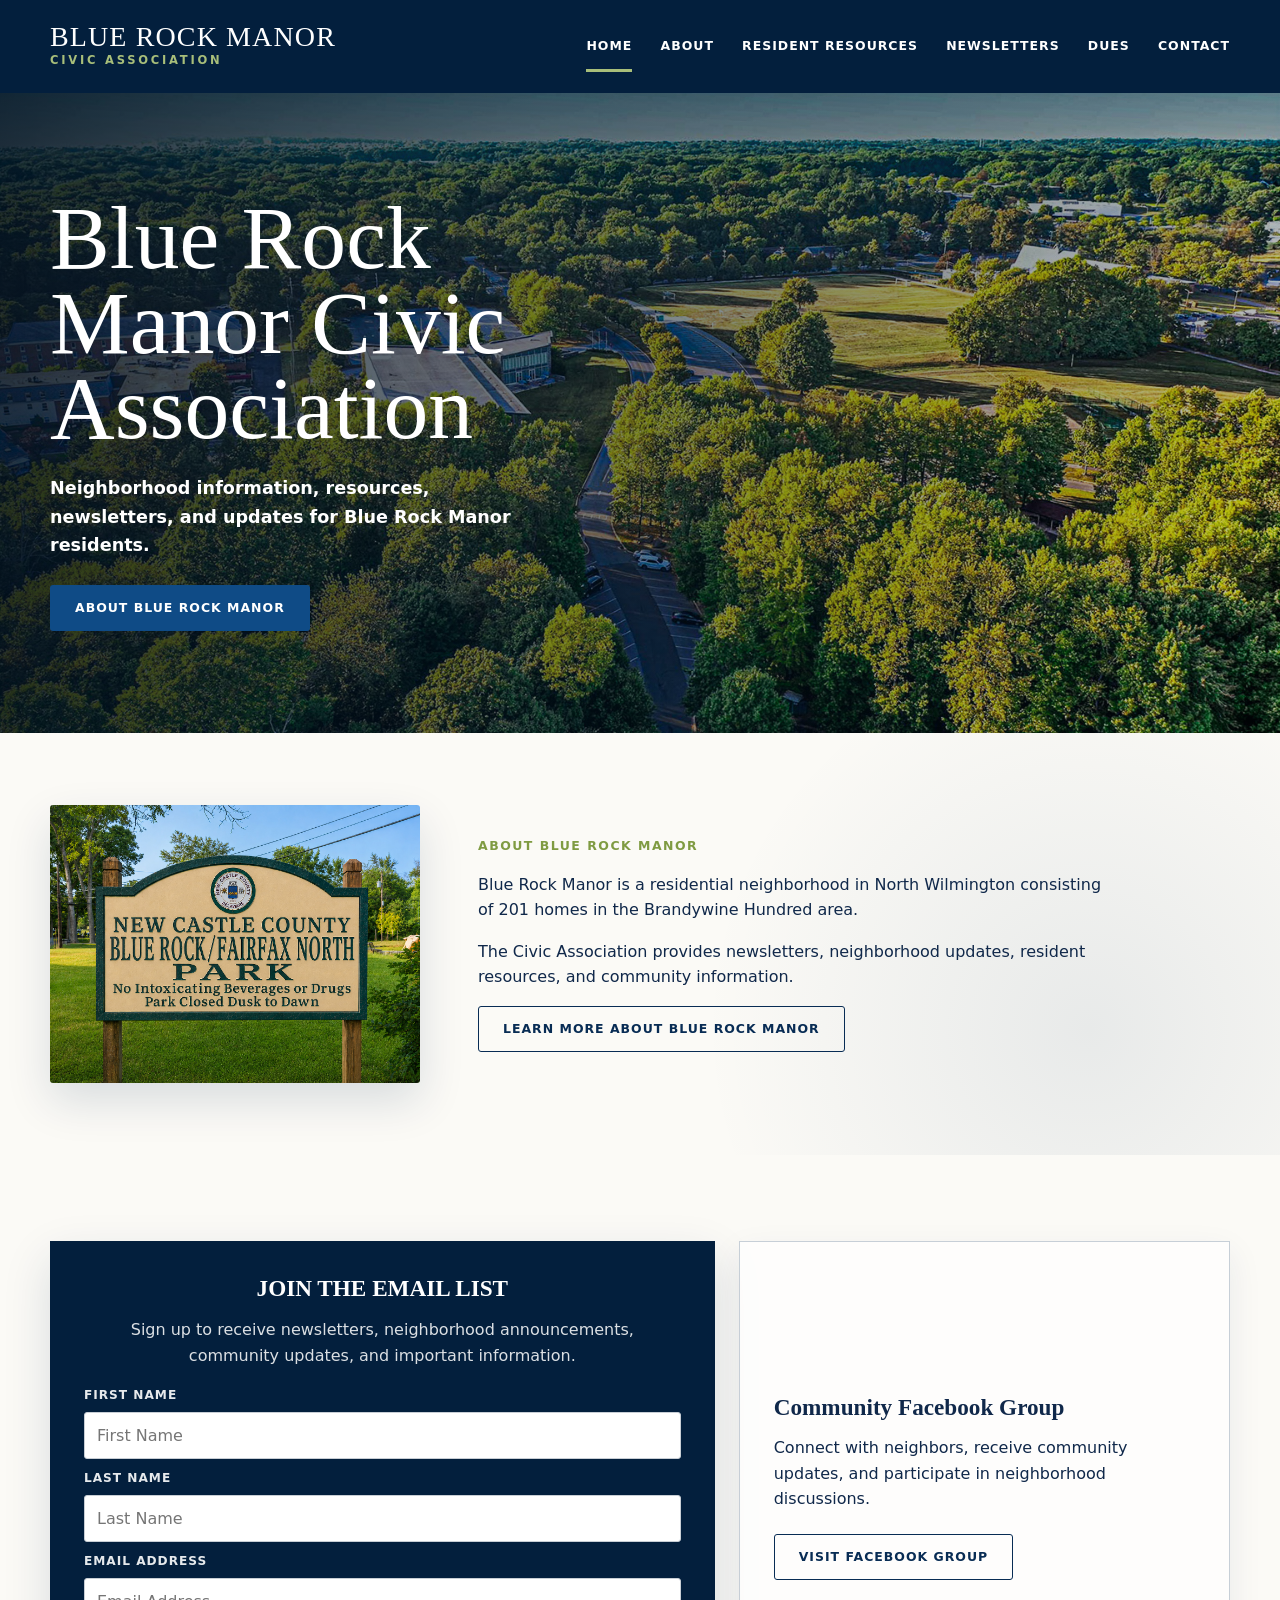
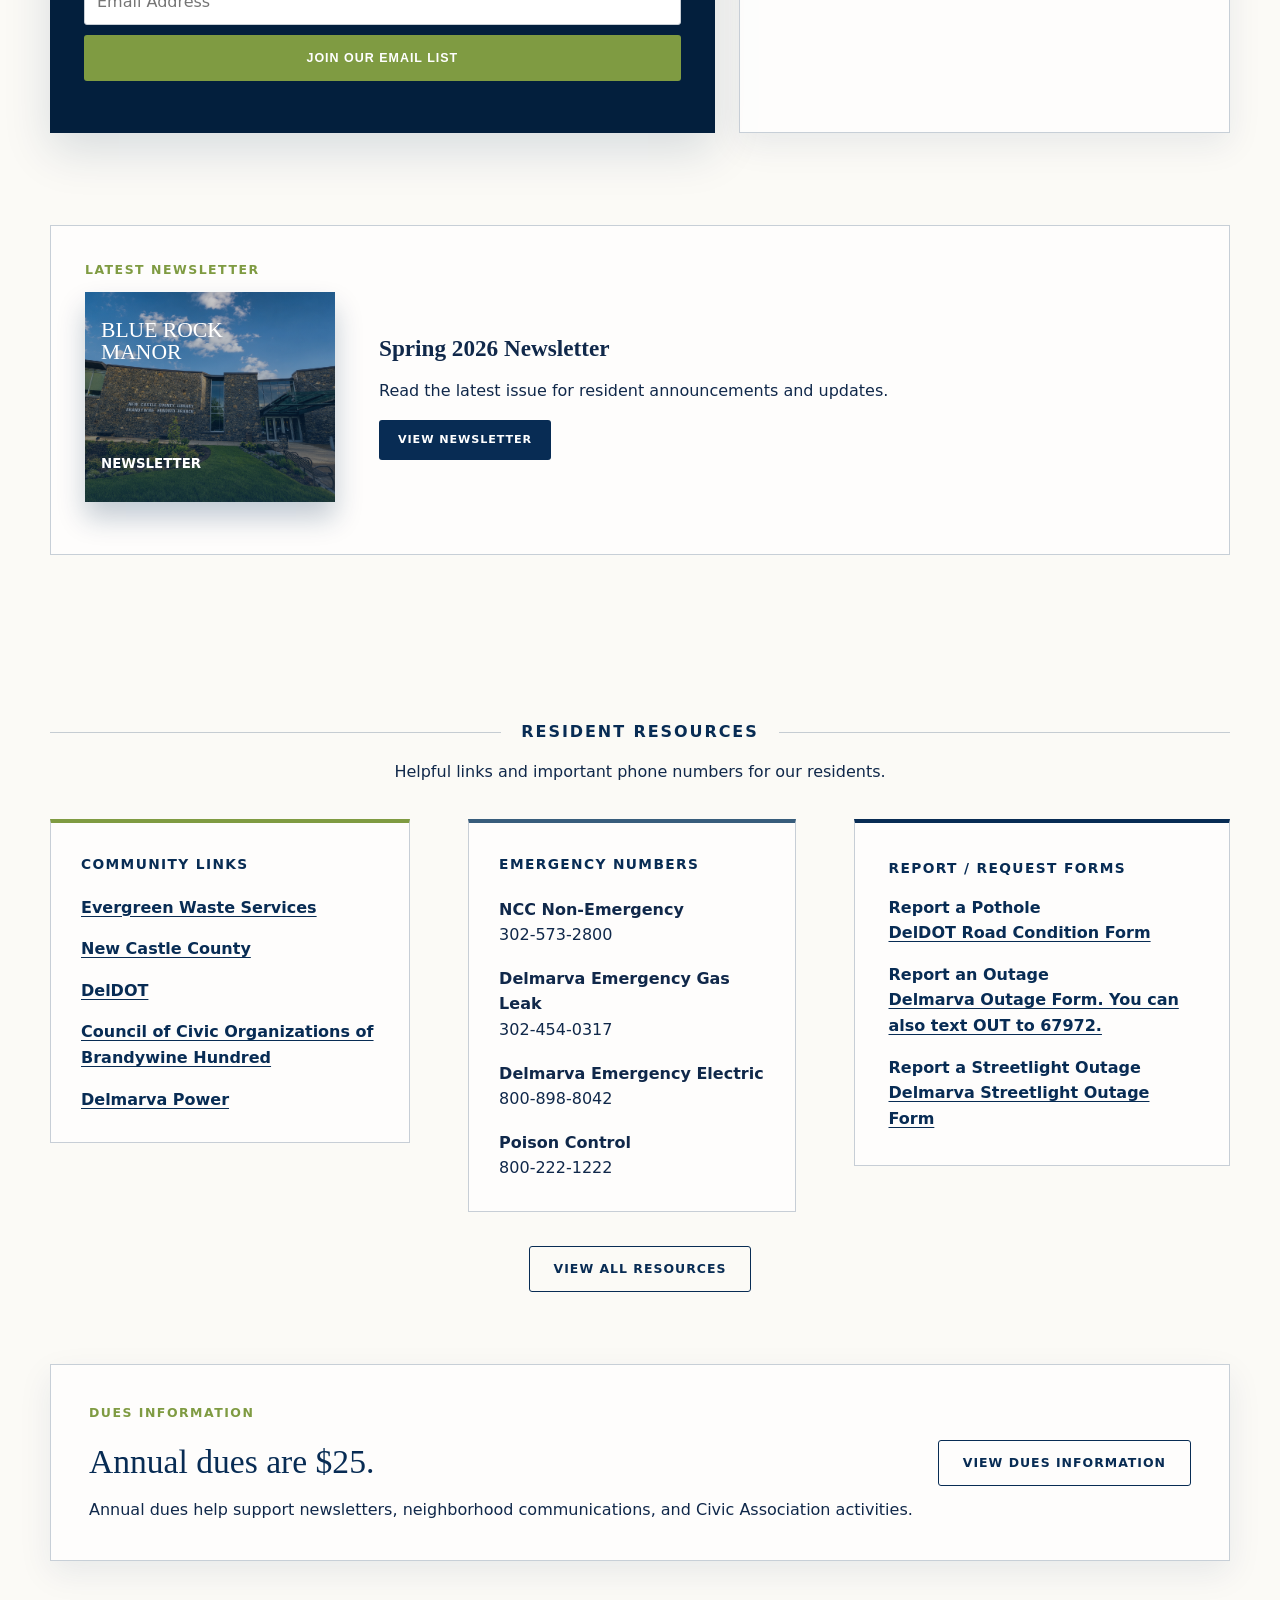
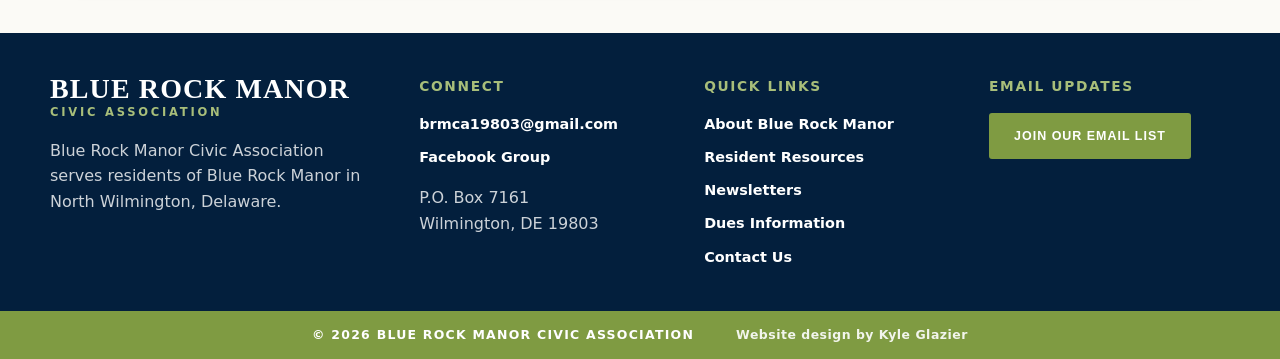
==== commit 0c6fa3fe: "Add Facebook group to homepage" ====
--- a/index.html
+++ b/index.html
@@ -51,7 +51,7 @@
       </section>
 
       <section class="section email-signup-section" id="email-list">
-        <div class="container">
+        <div class="container communication-grid">
           <article class="feature-card signup-card homepage-signup-card">
             <h3>Join the Email List</h3>
             <p>Sign up to receive newsletters, neighborhood announcements, community updates, and important information.</p>
@@ -61,6 +61,11 @@
               <label><span>Email Address</span><input name="email" type="email" autocomplete="email" placeholder="Email Address" required /></label>
               <button type="submit" class="btn btn-secondary">Join Our Email List</button>
             </form>
+          </article>
+          <article class="feature-card facebook-card">
+            <h3>Community Facebook Group</h3>
+            <p>Connect with neighbors, receive community updates, and participate in neighborhood discussions.</p>
+            <a class="btn btn-outline" href="https://www.facebook.com/share/g/1CXZdKDyFz/" target="_blank" rel="noreferrer">Visit Facebook Group</a>
           </article>
         </div>
       </section>
--- a/styles/main.css
+++ b/styles/main.css
@@ -379,10 +379,15 @@
   padding-bottom: clamp(20px, 4vw, 34px);
 }
 
+.communication-grid {
+  display: grid;
+  grid-template-columns: minmax(300px, 1.15fr) minmax(260px, 0.85fr);
+  gap: 24px;
+  align-items: stretch;
+}
+
 .homepage-signup-card {
-  max-width: 760px;
   min-height: auto;
-  margin: 0 auto;
   padding: clamp(28px, 4vw, 42px);
   text-align: left;
   box-shadow: var(--shadow);
@@ -397,6 +402,23 @@
   margin-right: auto;
   margin-left: auto;
   text-align: center;
+}
+
+.facebook-card {
+  display: flex;
+  min-height: auto;
+  flex-direction: column;
+  justify-content: center;
+  border-top: 5px solid var(--sage-dark);
+  box-shadow: 0 12px 32px rgba(8, 44, 84, 0.08);
+}
+
+.facebook-card p:not(.kicker) {
+  margin: 0 0 22px;
+}
+
+.facebook-card .btn {
+  align-self: flex-start;
 }
 
 .feature-card,
@@ -1337,6 +1359,7 @@
   }
 
   .intro-grid,
+  .communication-grid,
   .resources-grid,
   .footer-grid,
   .page-grid,
@@ -1400,6 +1423,7 @@
   }
 
   .intro-grid,
+  .communication-grid,
   .resources-grid,
   .footer-grid,
   .newsletter-layout,
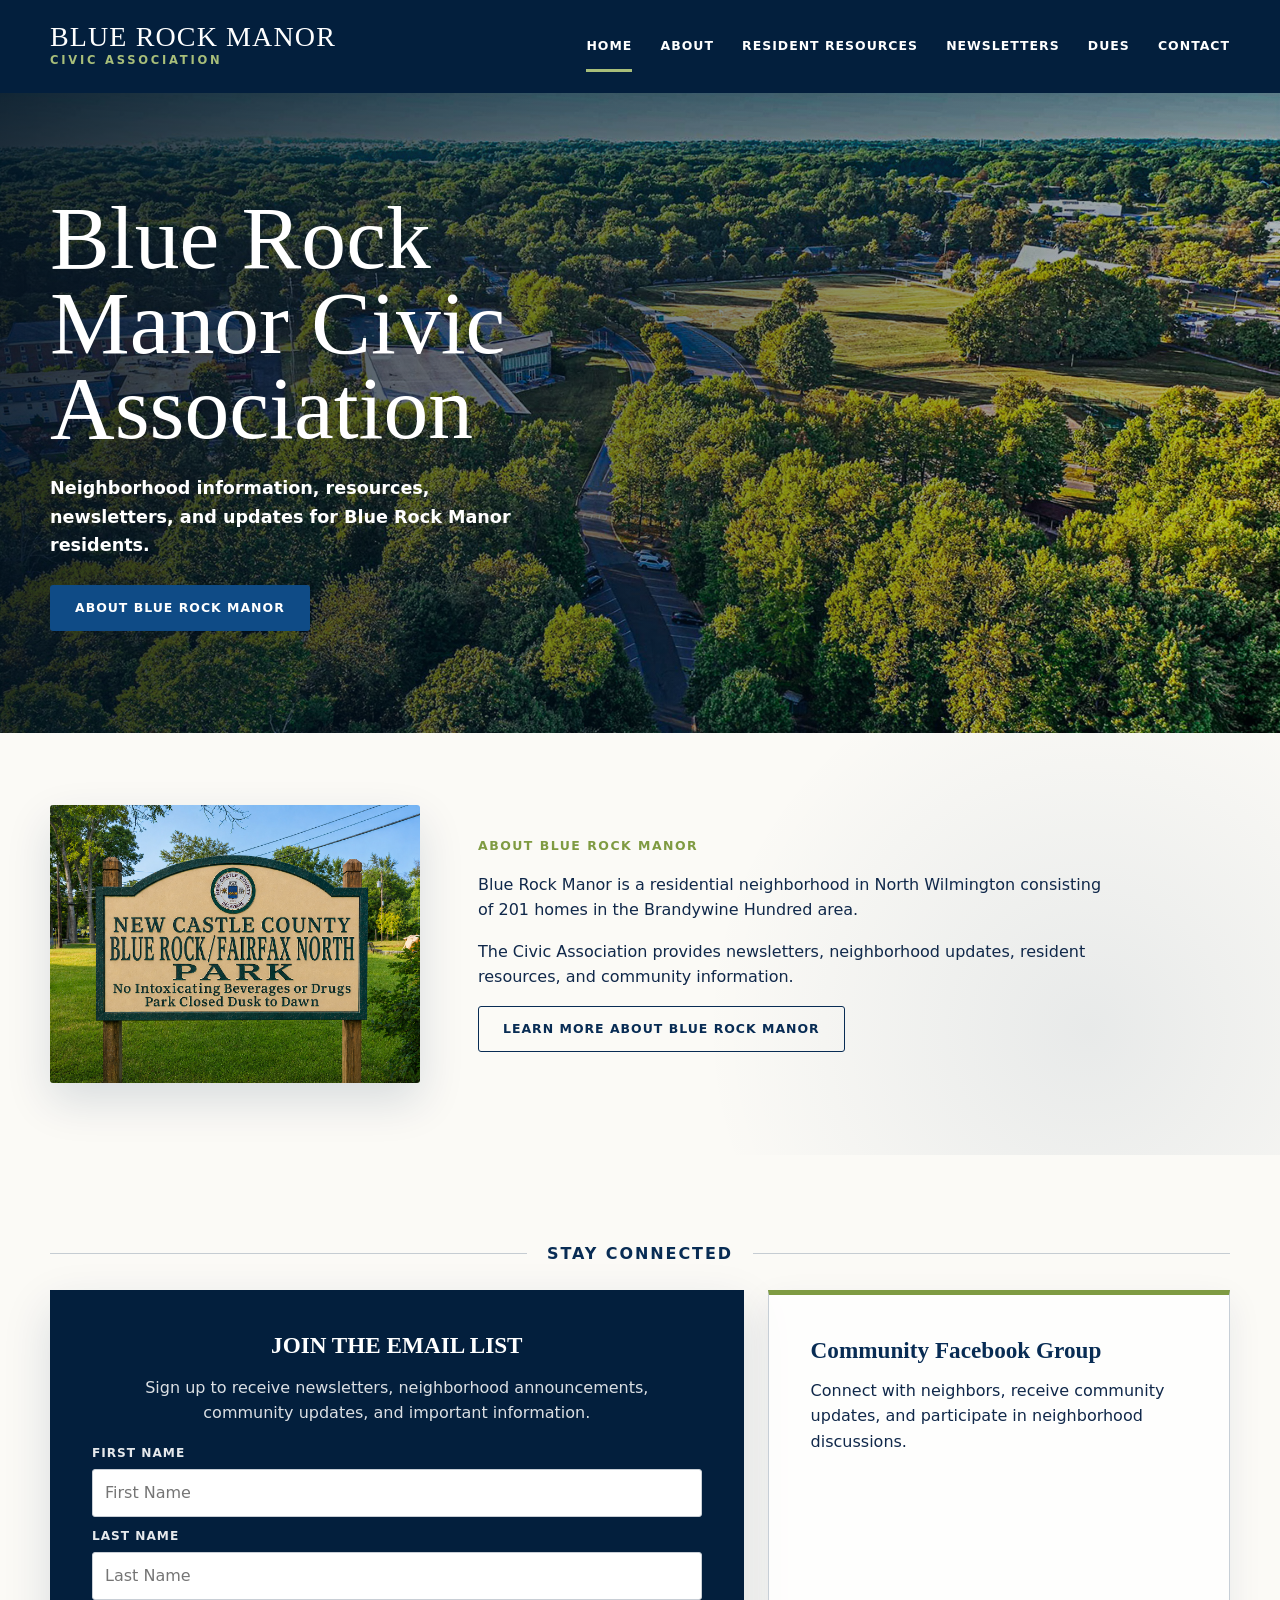
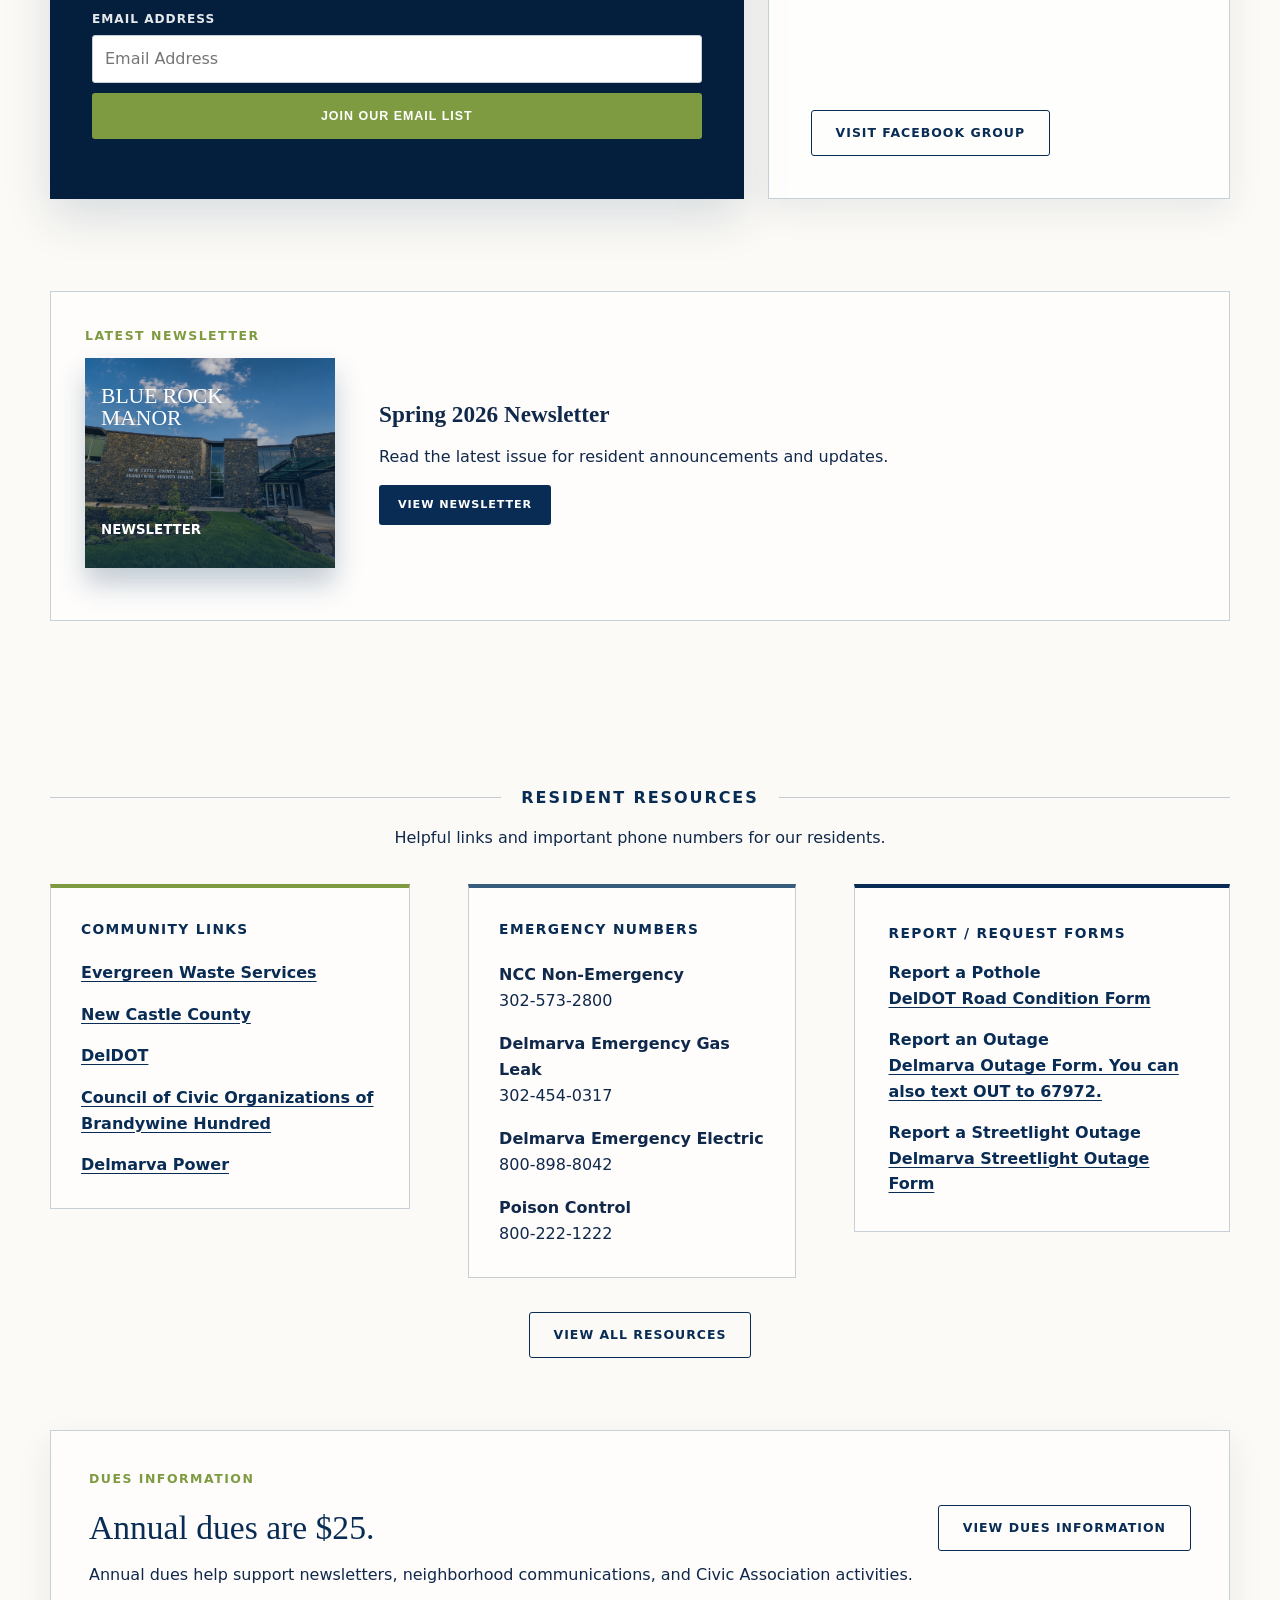
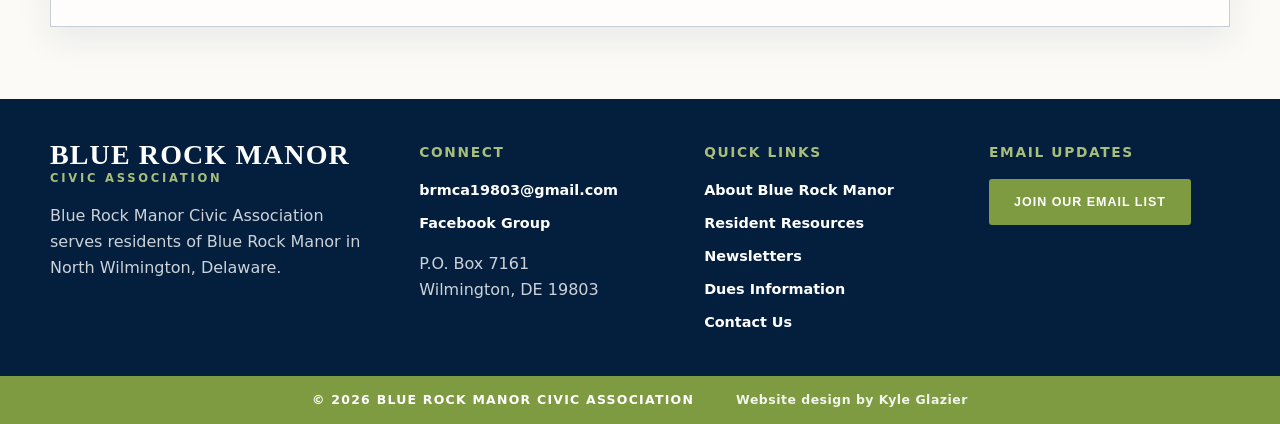
==== commit e72e7333: "Refine homepage stay connected section" ====
--- a/index.html
+++ b/index.html
@@ -51,22 +51,29 @@
       </section>
 
       <section class="section email-signup-section" id="email-list">
-        <div class="container communication-grid">
-          <article class="feature-card signup-card homepage-signup-card">
-            <h3>Join the Email List</h3>
-            <p>Sign up to receive newsletters, neighborhood announcements, community updates, and important information.</p>
-            <form id="signupForm" class="signup-form">
-              <label><span>First Name</span><input name="first" autocomplete="given-name" placeholder="First Name" required /></label>
-              <label><span>Last Name</span><input name="last" autocomplete="family-name" placeholder="Last Name" required /></label>
-              <label><span>Email Address</span><input name="email" type="email" autocomplete="email" placeholder="Email Address" required /></label>
-              <button type="submit" class="btn btn-secondary">Join Our Email List</button>
-            </form>
-          </article>
-          <article class="feature-card facebook-card">
-            <h3>Community Facebook Group</h3>
-            <p>Connect with neighbors, receive community updates, and participate in neighborhood discussions.</p>
-            <a class="btn btn-outline" href="https://www.facebook.com/share/g/1CXZdKDyFz/" target="_blank" rel="noreferrer">Visit Facebook Group</a>
-          </article>
+        <div class="container">
+          <div class="section-title">
+            <span></span>
+            <h2>Stay Connected</h2>
+            <span></span>
+          </div>
+          <div class="communication-grid">
+            <article class="feature-card communication-card signup-card homepage-signup-card">
+              <h3>Join the Email List</h3>
+              <p>Sign up to receive newsletters, neighborhood announcements, community updates, and important information.</p>
+              <form id="signupForm" class="signup-form">
+                <label><span>First Name</span><input name="first" autocomplete="given-name" placeholder="First Name" required /></label>
+                <label><span>Last Name</span><input name="last" autocomplete="family-name" placeholder="Last Name" required /></label>
+                <label><span>Email Address</span><input name="email" type="email" autocomplete="email" placeholder="Email Address" required /></label>
+                <button type="submit" class="btn btn-secondary">Join Our Email List</button>
+              </form>
+            </article>
+            <article class="feature-card communication-card facebook-card">
+              <h3>Community Facebook Group</h3>
+              <p>Connect with neighbors, receive community updates, and participate in neighborhood discussions.</p>
+              <a class="btn btn-outline" href="https://www.facebook.com/share/g/1CXZdKDyFz/" target="_blank" rel="noreferrer">Visit Facebook Group</a>
+            </article>
+          </div>
         </div>
       </section>
 
--- a/styles/main.css
+++ b/styles/main.css
@@ -379,14 +379,18 @@
   padding-bottom: clamp(20px, 4vw, 34px);
 }
 
+.email-signup-section .section-title {
+  margin-bottom: 24px;
+}
+
 .communication-grid {
   display: grid;
-  grid-template-columns: minmax(300px, 1.15fr) minmax(260px, 0.85fr);
+  grid-template-columns: minmax(320px, 1.2fr) minmax(280px, 0.8fr);
   gap: 24px;
   align-items: stretch;
 }
 
-.homepage-signup-card {
+.feature-card.homepage-signup-card {
   min-height: auto;
   padding: clamp(28px, 4vw, 42px);
   text-align: left;
@@ -404,21 +408,27 @@
   text-align: center;
 }
 
-.facebook-card {
+.feature-card.facebook-card {
   display: flex;
   min-height: auto;
   flex-direction: column;
-  justify-content: center;
+  justify-content: flex-start;
+  background: rgba(255, 255, 255, 0.78);
   border-top: 5px solid var(--sage-dark);
   box-shadow: 0 12px 32px rgba(8, 44, 84, 0.08);
 }
 
+.facebook-card h3 {
+  color: var(--navy);
+}
+
 .facebook-card p:not(.kicker) {
   margin: 0 0 22px;
 }
 
 .facebook-card .btn {
   align-self: flex-start;
+  margin-top: auto;
 }
 
 .feature-card,
@@ -430,6 +440,11 @@
 
 .feature-card {
   min-height: 330px;
+}
+
+.communication-card {
+  min-height: auto;
+  padding: clamp(28px, 4vw, 42px);
 }
 
 .feature-card h3 {
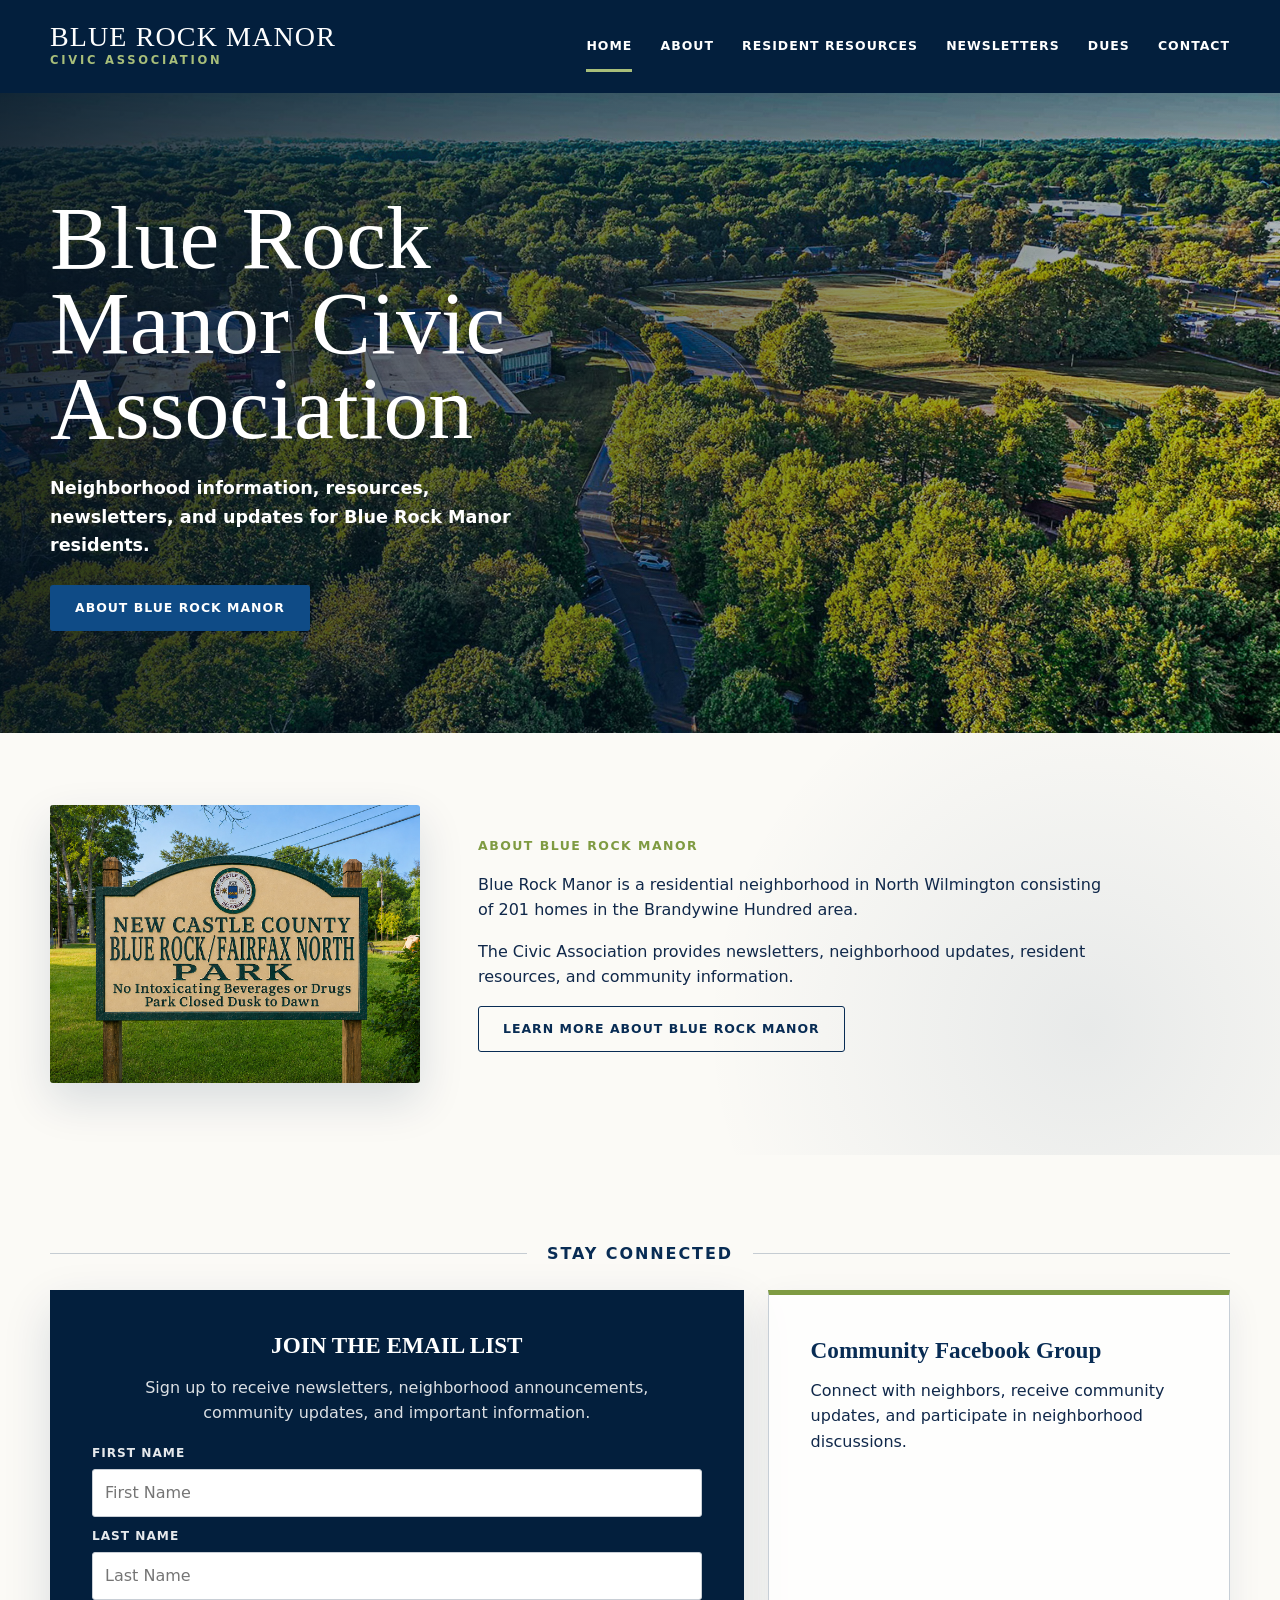
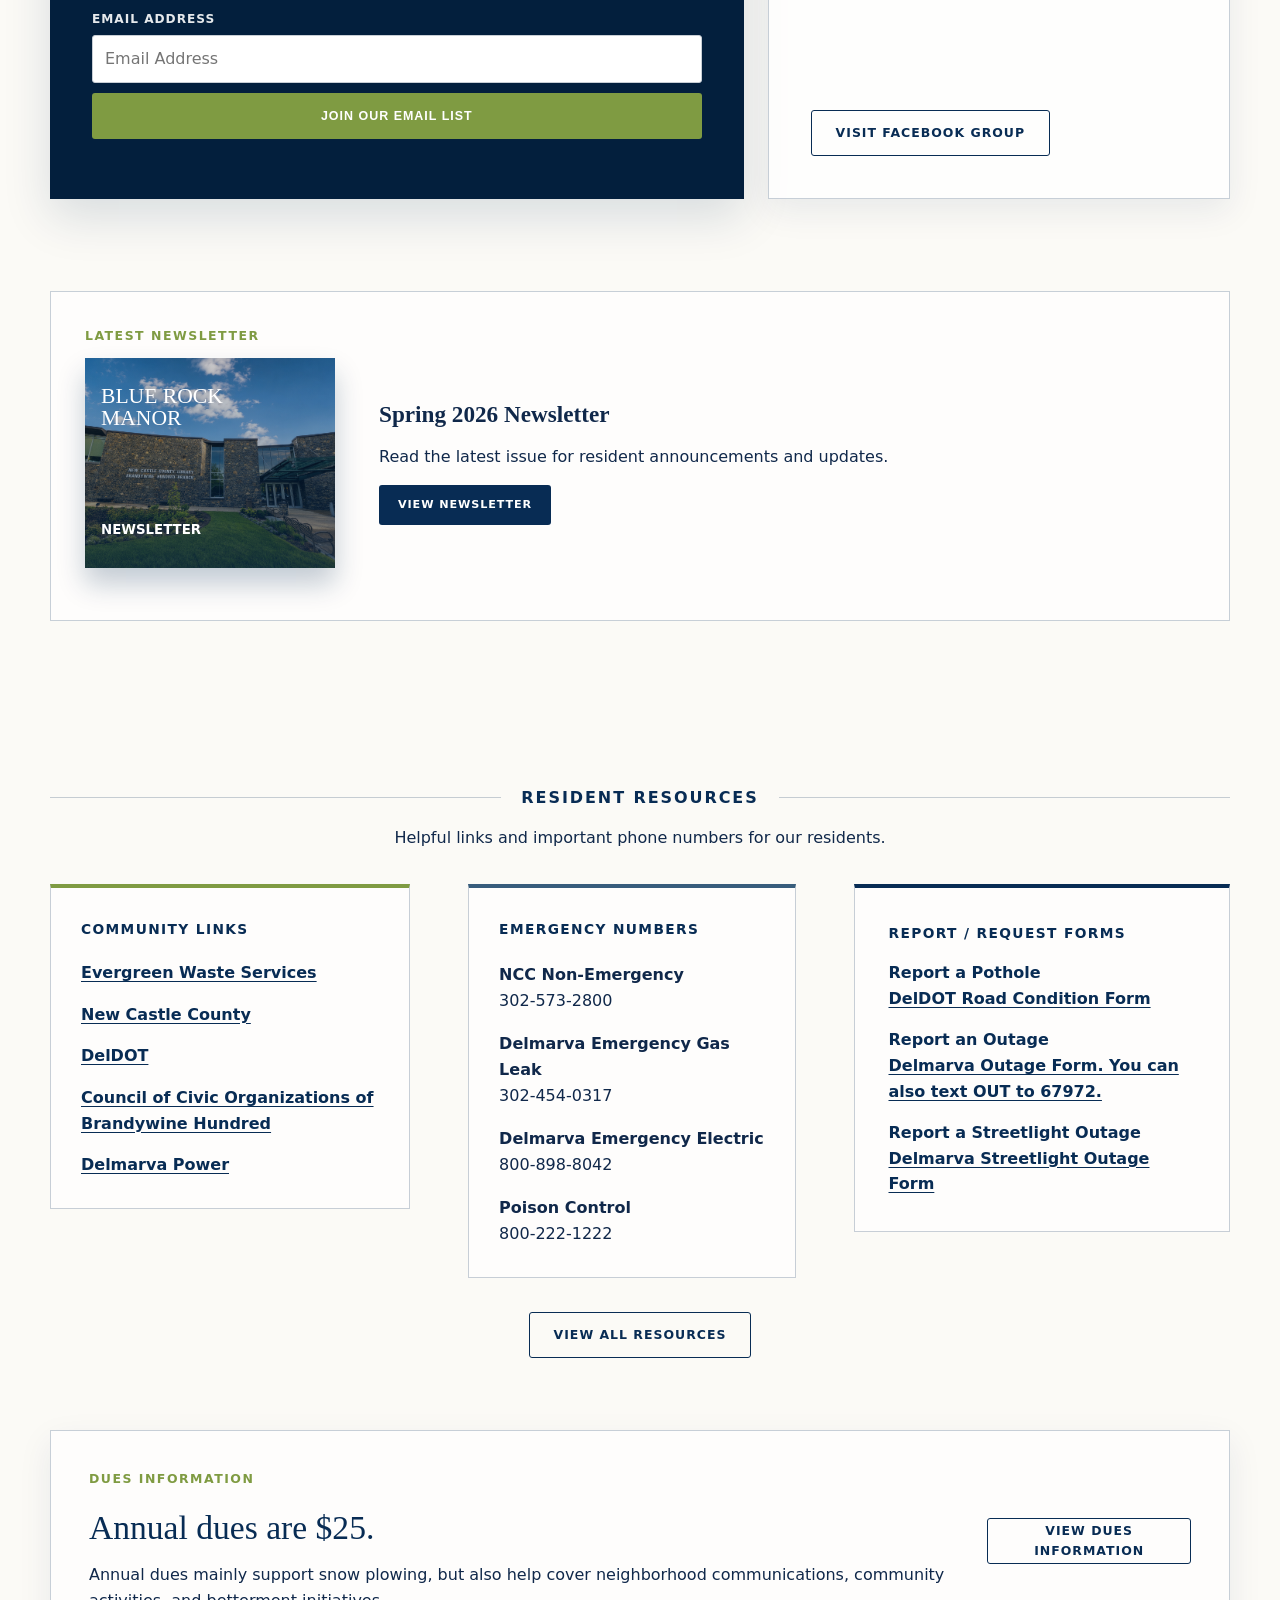
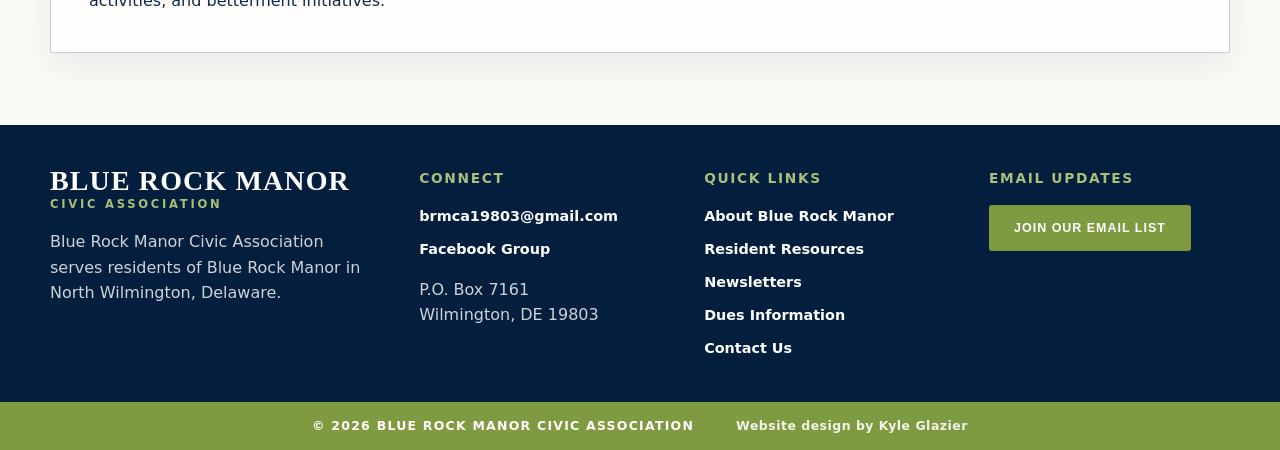
==== commit 211adfc5: "Update dues payment information" ====
--- a/index.html
+++ b/index.html
@@ -138,7 +138,7 @@
           <div>
             <p class="kicker">Dues Information</p>
             <h2>Annual dues are $25.</h2>
-            <p>Annual dues help support newsletters, neighborhood communications, and Civic Association activities.</p>
+            <p>Annual dues mainly support snow plowing, but also help cover neighborhood communications, community activities, and betterment initiatives.</p>
           </div>
           <a class="btn btn-outline" href="pages/dues.html">View Dues Information</a>
         </div>
--- a/styles/main.css
+++ b/styles/main.css
@@ -1336,6 +1336,12 @@
   line-height: 1.45;
 }
 
+.payment-detail-list p {
+  margin: 8px 0 0;
+  color: var(--muted);
+  font-weight: 650;
+}
+
 @media (max-width: 980px) {
   .header-inner {
     min-height: 78px;
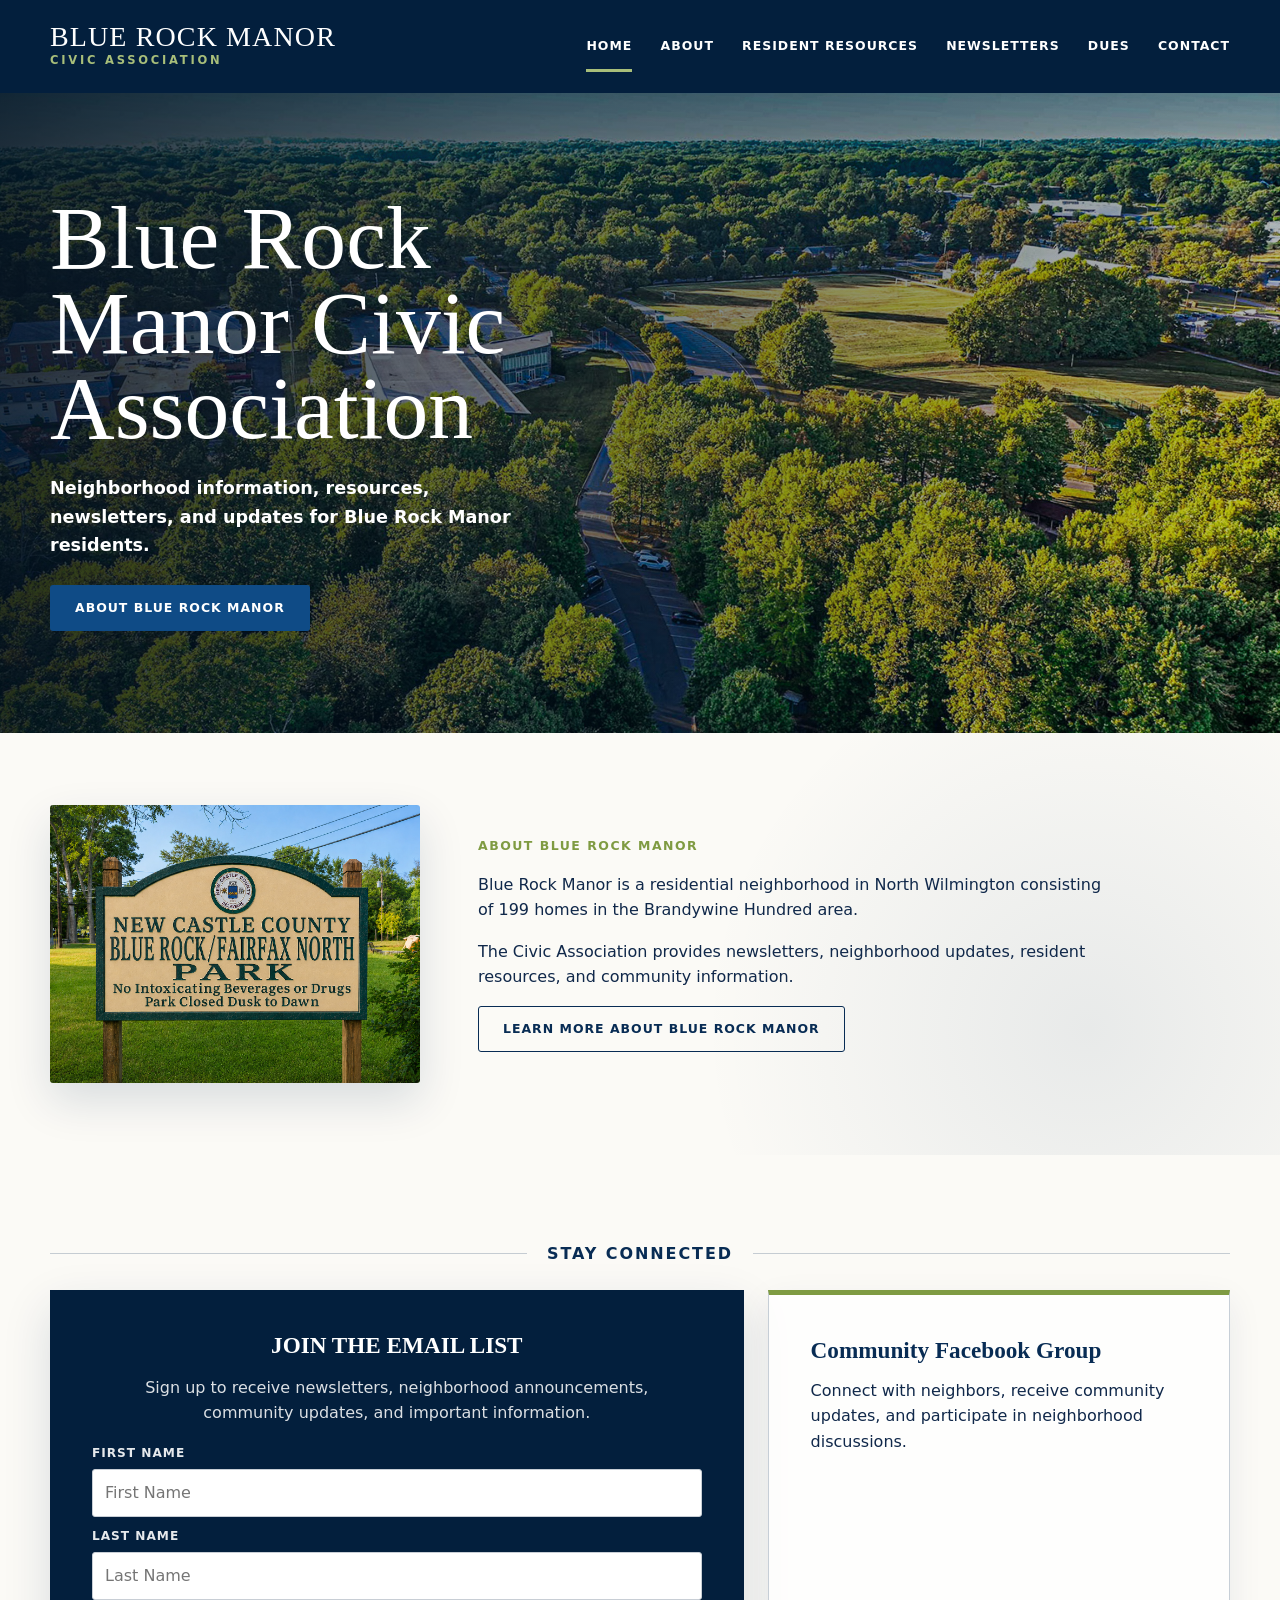
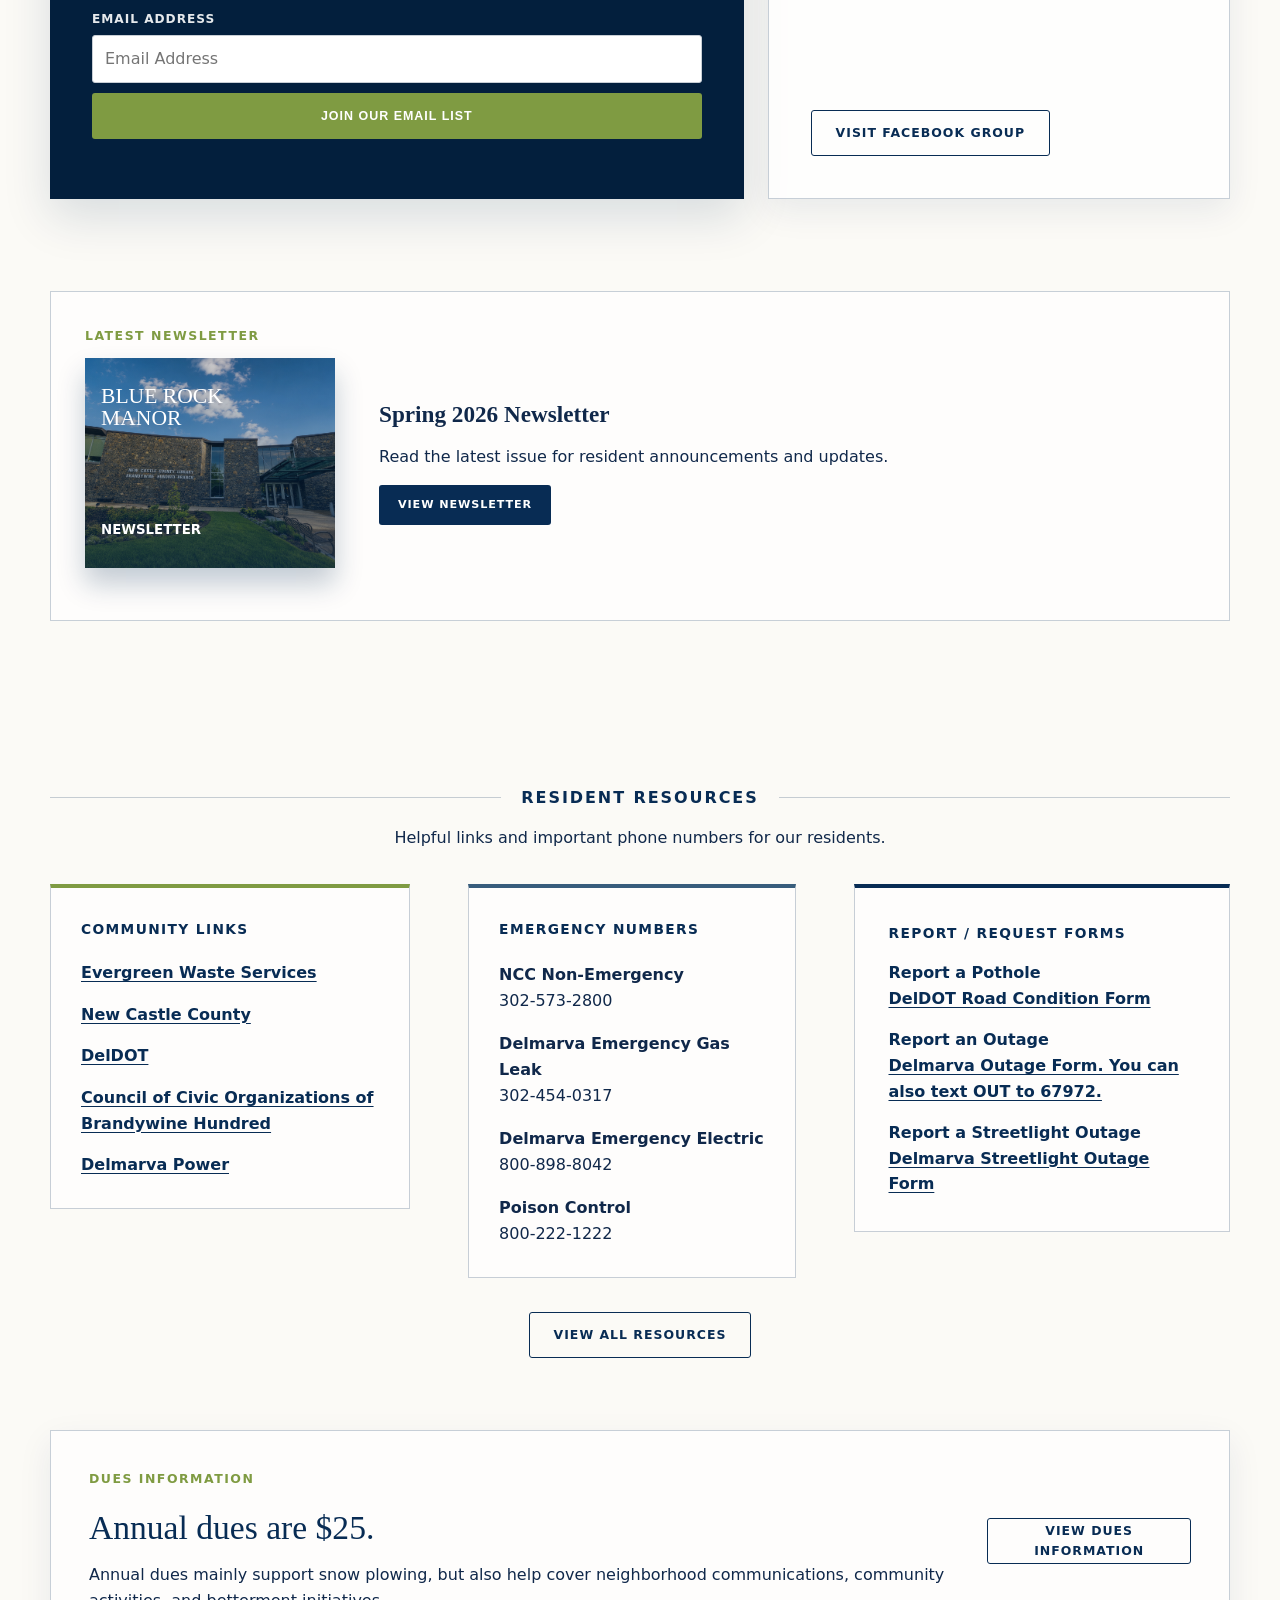
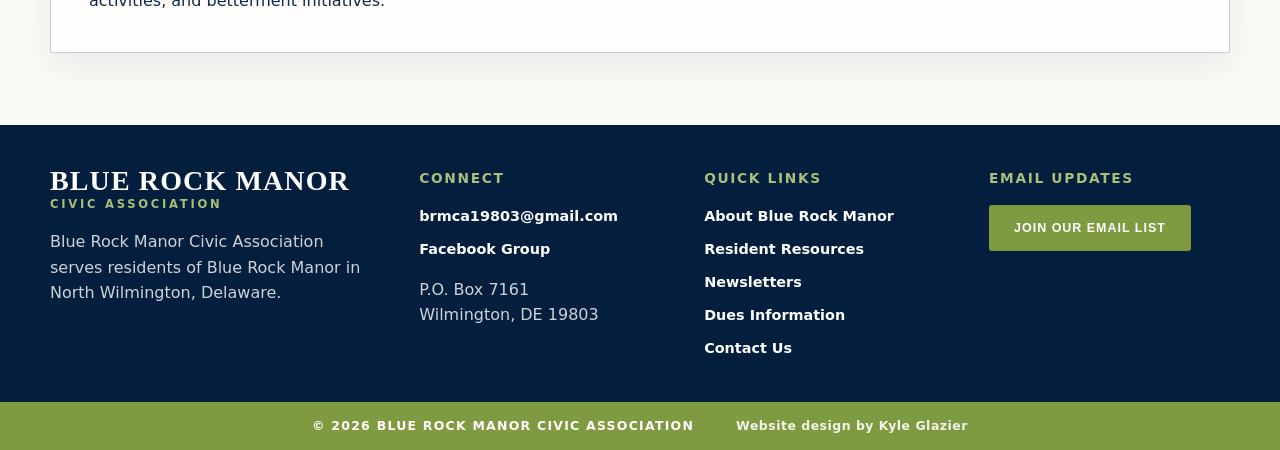
==== commit 5e4bf784: "Update home count to 199" ====
--- a/index.html
+++ b/index.html
@@ -43,7 +43,7 @@
           <img class="intro-photo" src="assets/neighborhood-sign.jpg" alt="Stone neighborhood entrance monument with flower beds" />
           <div class="intro-copy">
             <p class="kicker">About Blue Rock Manor</p>
-            <p>Blue Rock Manor is a residential neighborhood in North Wilmington consisting of 201 homes in the Brandywine Hundred area.</p>
+            <p>Blue Rock Manor is a residential neighborhood in North Wilmington consisting of 199 homes in the Brandywine Hundred area.</p>
             <p>The Civic Association provides newsletters, neighborhood updates, resident resources, and community information.</p>
             <a class="btn btn-outline" href="pages/about.html">Learn More About Blue Rock Manor</a>
           </div>
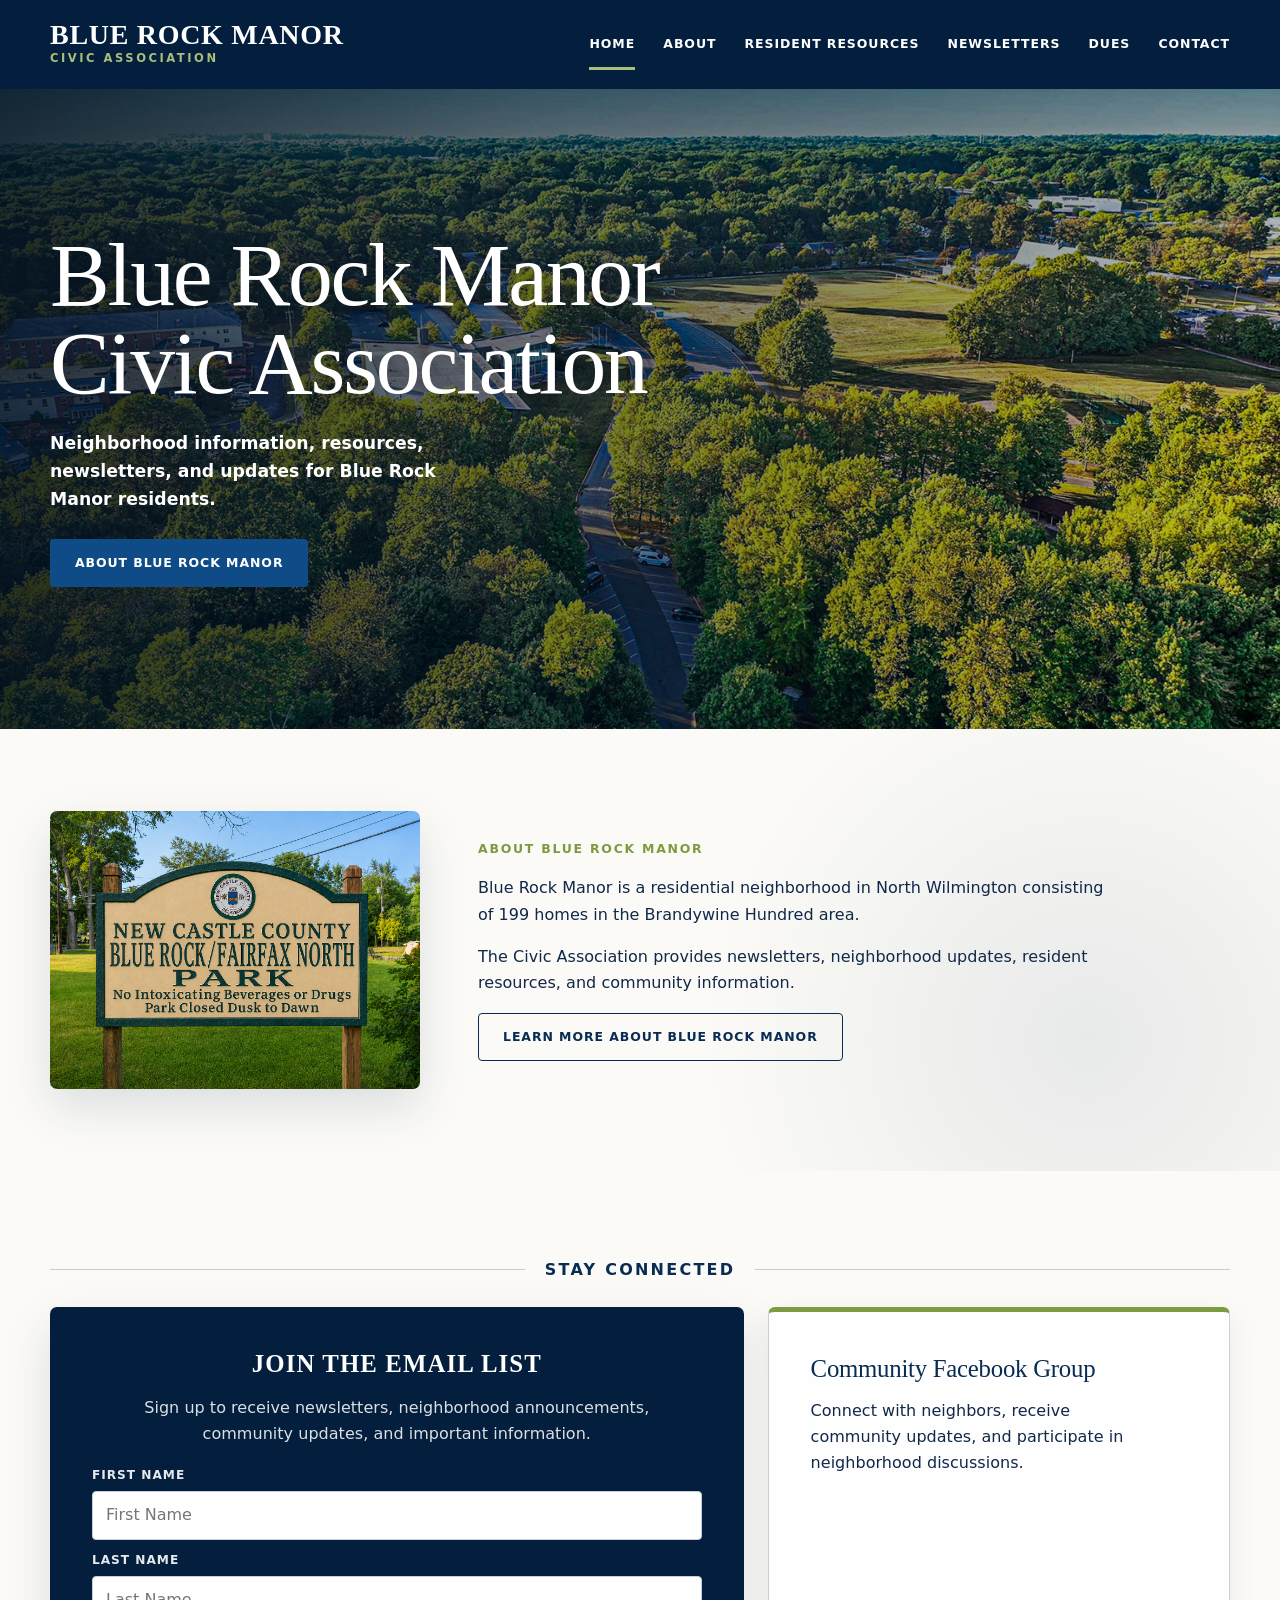
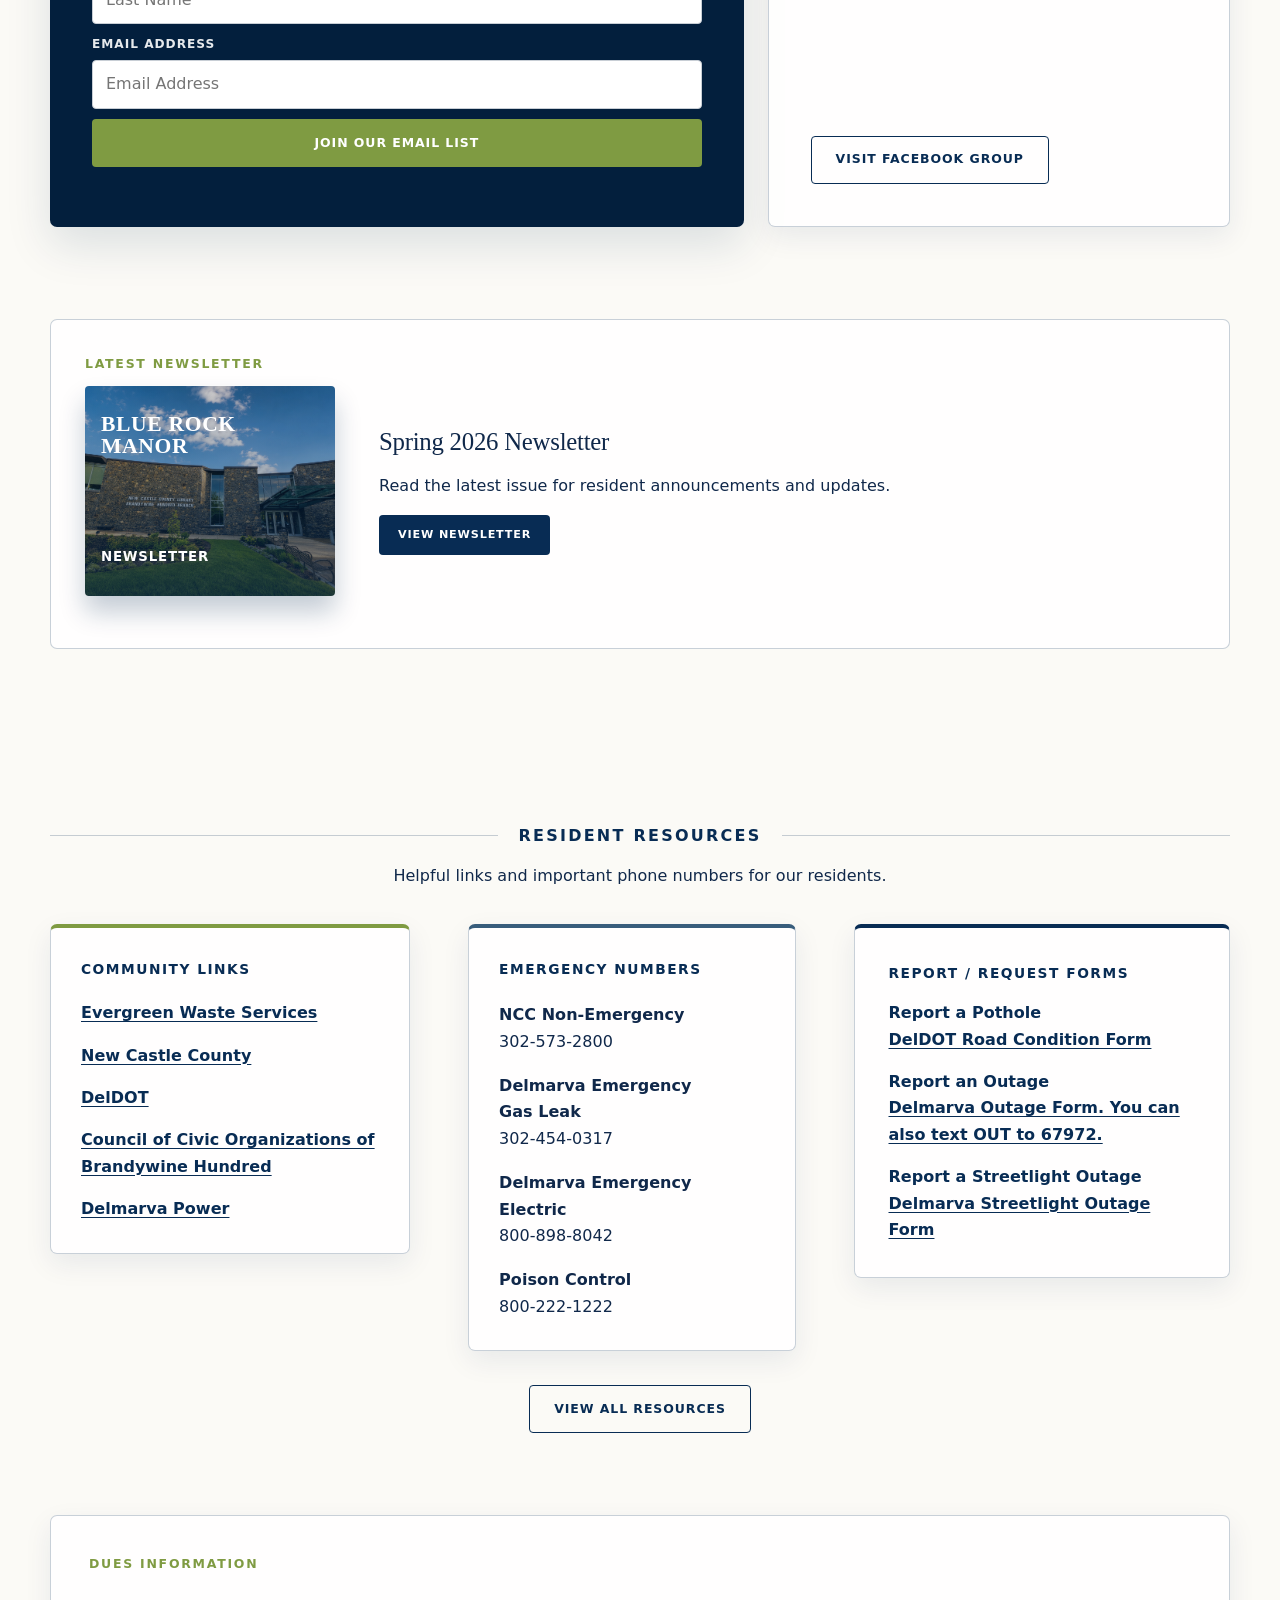
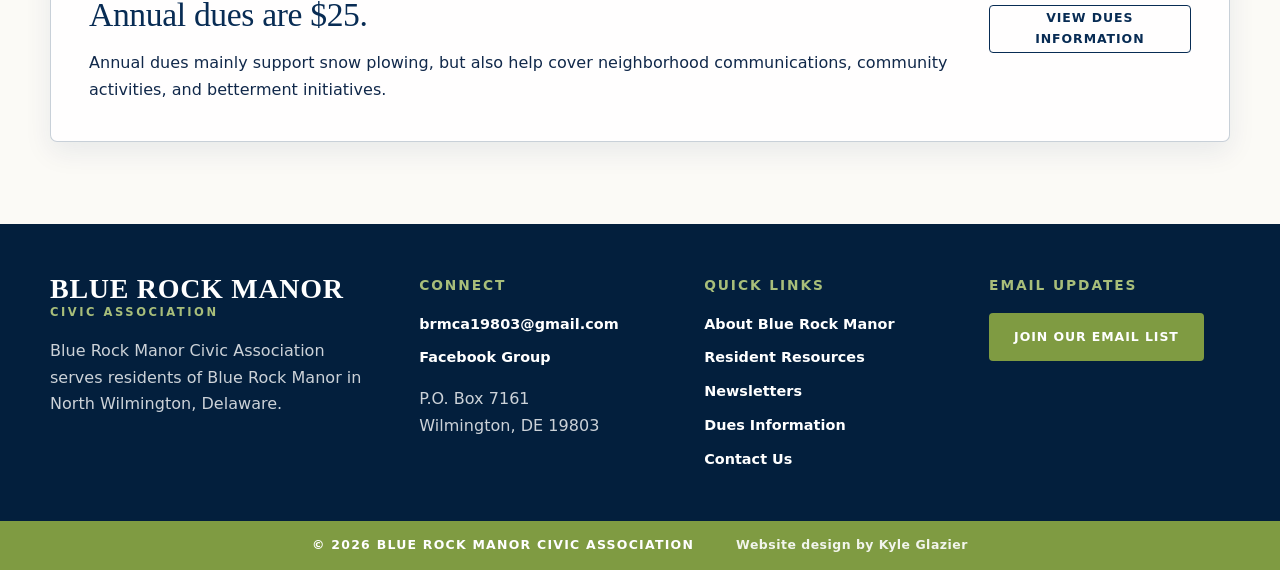
==== commit 52c09ca0: "Polish site typography and visual consistency" ====
--- a/index.html
+++ b/index.html
@@ -17,7 +17,7 @@
         </a>
         <button class="nav-toggle" type="button" aria-expanded="false" aria-controls="mainNav">Menu</button>
         <nav class="main-nav" id="mainNav" aria-label="Primary navigation">
-          <a class="active" href="index.html">Home</a>
+          <a class="active" href="index.html" aria-current="page">Home</a>
           <a href="pages/about.html">About</a>
           <a href="pages/resources.html">Resident Resources</a>
           <a href="pages/newsletters.html">Newsletters</a>
--- a/styles/main.css
+++ b/styles/main.css
@@ -11,9 +11,13 @@
   --ink: #10284a;
   --muted: #5f6f7f;
   --line: rgba(8, 44, 84, 0.22);
-  --shadow: 0 18px 45px rgba(8, 44, 84, 0.14);
-  --serif: Georgia, "Times New Roman", serif;
-  --sans: Inter, system-ui, -apple-system, BlinkMacSystemFont, "Segoe UI", sans-serif;
+  --surface: rgba(255, 255, 255, 0.82);
+  --shadow-sm: 0 10px 28px rgba(8, 44, 84, 0.08);
+  --shadow: 0 18px 45px rgba(8, 44, 84, 0.13);
+  --radius-sm: 4px;
+  --radius: 7px;
+  --serif: "Iowan Old Style", "Palatino Linotype", Palatino, Georgia, serif;
+  --sans: "Avenir Next", Avenir, Inter, system-ui, -apple-system, BlinkMacSystemFont, "Segoe UI", sans-serif;
 }
 
 * {
@@ -29,7 +33,11 @@
   color: var(--ink);
   background: var(--paper);
   font-family: var(--sans);
-  line-height: 1.6;
+  font-size: 1rem;
+  line-height: 1.65;
+  letter-spacing: 0.002em;
+  text-rendering: optimizeLegibility;
+  -webkit-font-smoothing: antialiased;
 }
 
 img {
@@ -37,8 +45,20 @@
   max-width: 100%;
 }
 
+h1,
+h2,
+h3 {
+  text-wrap: balance;
+}
+
+p {
+  text-wrap: pretty;
+}
+
 a {
   color: inherit;
+  text-decoration-thickness: 1px;
+  text-underline-offset: 3px;
 }
 
 a:focus-visible,
@@ -79,7 +99,7 @@
   display: flex;
   align-items: center;
   justify-content: space-between;
-  min-height: 92px;
+  min-height: 88px;
   gap: 28px;
 }
 
@@ -95,8 +115,9 @@
   display: block;
   font-family: var(--serif);
   font-size: clamp(1.2rem, 2.2vw, 1.75rem);
-  line-height: 1;
-  letter-spacing: 0.04em;
+  font-weight: 600;
+  line-height: 1.05;
+  letter-spacing: 0.025em;
   text-transform: uppercase;
 }
 
@@ -104,8 +125,8 @@
   display: block;
   color: var(--sage);
   font-size: 0.72rem;
-  font-weight: 800;
-  letter-spacing: 0.24em;
+  font-weight: 700;
+  letter-spacing: 0.22em;
   text-transform: uppercase;
 }
 
@@ -119,8 +140,8 @@
   position: relative;
   color: var(--white);
   font-size: 0.78rem;
-  font-weight: 800;
-  letter-spacing: 0.08em;
+  font-weight: 700;
+  letter-spacing: 0.075em;
   text-decoration: none;
   text-transform: uppercase;
 }
@@ -155,7 +176,8 @@
   border: 1px solid rgba(255, 255, 255, 0.45);
   border-radius: 4px;
   padding: 8px 12px;
-  font-weight: 800;
+  font-family: inherit;
+  font-weight: 700;
   letter-spacing: 0.08em;
   text-transform: uppercase;
 }
@@ -202,8 +224,8 @@
   margin: 0 0 12px;
   color: var(--sage-dark);
   font-size: 0.78rem;
-  font-weight: 900;
-  letter-spacing: 0.12em;
+  font-weight: 800;
+  letter-spacing: 0.14em;
   text-transform: uppercase;
 }
 
@@ -216,8 +238,10 @@
   margin: 0;
   font-family: var(--serif);
   font-size: clamp(3.4rem, 7vw, 5.8rem);
-  font-weight: 500;
-  line-height: 0.95;
+  font-weight: 400;
+  line-height: 0.98;
+  letter-spacing: -0.025em;
+  text-shadow: 0 2px 18px rgba(0, 0, 0, 0.18);
 }
 
 .script-line {
@@ -232,26 +256,28 @@
 .hero-copy {
   max-width: 470px;
   margin: 24px 0 26px;
-  font-size: 1.1rem;
-  font-weight: 750;
+  font-size: 1.08rem;
+  font-weight: 600;
+  line-height: 1.6;
 }
 
 .btn {
   display: inline-flex;
   align-items: center;
   justify-content: center;
-  min-height: 46px;
+  min-height: 48px;
   padding: 0 24px;
   border: 1px solid transparent;
-  border-radius: 3px;
+  border-radius: var(--radius-sm);
+  font-family: inherit;
   font-size: 0.78rem;
-  font-weight: 900;
-  letter-spacing: 0.08em;
+  font-weight: 800;
+  letter-spacing: 0.075em;
   text-align: center;
   text-decoration: none;
   text-transform: uppercase;
   cursor: pointer;
-  transition: background-color 180ms ease, border-color 180ms ease, color 180ms ease, transform 180ms ease;
+  transition: background-color 180ms ease, border-color 180ms ease, box-shadow 180ms ease, color 180ms ease, transform 180ms ease;
 }
 
 .btn-primary {
@@ -280,6 +306,7 @@
 
 .btn:hover {
   transform: translateY(-1px);
+  box-shadow: 0 8px 18px rgba(8, 44, 84, 0.14);
 }
 
 .btn-primary:hover,
@@ -297,7 +324,7 @@
 }
 
 .section {
-  padding: clamp(44px, 6vw, 72px) 0;
+  padding: clamp(50px, 7vw, 82px) 0;
 }
 
 .intro-section {
@@ -316,7 +343,7 @@
 .intro-photo {
   width: 100%;
   aspect-ratio: 4 / 3;
-  border-radius: 3px;
+  border-radius: var(--radius);
   object-fit: cover;
   box-shadow: var(--shadow);
 }
@@ -332,8 +359,9 @@
   margin: 0 0 16px;
   font-family: var(--serif);
   font-size: clamp(2rem, 4vw, 3rem);
-  font-weight: 500;
-  line-height: 1.1;
+  font-weight: 400;
+  line-height: 1.12;
+  letter-spacing: -0.015em;
 }
 
 .intro-copy p {
@@ -357,8 +385,8 @@
 .section-title h2 {
   margin: 0;
   font-size: 1rem;
-  font-weight: 900;
-  letter-spacing: 0.12em;
+  font-weight: 800;
+  letter-spacing: 0.14em;
   text-align: center;
   text-transform: uppercase;
 }
@@ -413,9 +441,9 @@
   min-height: auto;
   flex-direction: column;
   justify-content: flex-start;
-  background: rgba(255, 255, 255, 0.78);
+  background: var(--surface);
   border-top: 5px solid var(--sage-dark);
-  box-shadow: 0 12px 32px rgba(8, 44, 84, 0.08);
+  box-shadow: var(--shadow-sm);
 }
 
 .facebook-card h3 {
@@ -433,8 +461,9 @@
 
 .feature-card,
 .report-box {
-  background: rgba(255, 255, 255, 0.72);
+  background: var(--surface);
   border: 1px solid var(--line);
+  border-radius: var(--radius);
   padding: clamp(24px, 3vw, 34px);
 }
 
@@ -450,8 +479,10 @@
 .feature-card h3 {
   margin: 0 0 14px;
   font-family: var(--serif);
-  font-size: 1.45rem;
-  line-height: 1.15;
+  font-size: 1.55rem;
+  font-weight: 400;
+  line-height: 1.2;
+  letter-spacing: -0.01em;
 }
 
 .round-icon {
@@ -495,18 +526,22 @@
   background:
     linear-gradient(rgba(8, 44, 84, 0.2), rgba(8, 44, 84, 0.62)),
     url("../assets/neighborhood-library.jpg") 42% center / cover;
+  border-radius: var(--radius-sm);
   box-shadow: 0 16px 26px rgba(8, 44, 84, 0.24);
 }
 
 .newsletter-cover span {
   font-family: var(--serif);
   font-size: 1.35rem;
+  font-weight: 600;
   line-height: 1;
+  letter-spacing: 0.03em;
   text-transform: uppercase;
 }
 
 .newsletter-cover small {
-  font-weight: 850;
+  font-weight: 800;
+  letter-spacing: 0.06em;
   text-transform: uppercase;
 }
 
@@ -519,6 +554,8 @@
 
 .signup-card h3 {
   color: var(--white);
+  font-weight: 600;
+  letter-spacing: 0.045em;
   text-transform: uppercase;
 }
 
@@ -544,7 +581,7 @@
 .modal form label span {
   color: inherit;
   font-size: 0.76rem;
-  font-weight: 850;
+  font-weight: 700;
   letter-spacing: 0.08em;
   text-transform: uppercase;
 }
@@ -555,11 +592,17 @@
 
 input {
   width: 100%;
-  min-height: 43px;
-  padding: 10px 12px;
+  min-height: 46px;
+  padding: 10px 13px;
   border: 1px solid #c8ced5;
-  border-radius: 3px;
+  border-radius: var(--radius-sm);
   font: inherit;
+  transition: border-color 180ms ease, box-shadow 180ms ease;
+}
+
+input:focus {
+  border-color: var(--slate-blue);
+  box-shadow: 0 0 0 3px rgba(56, 93, 124, 0.12);
 }
 
 button:disabled,
@@ -574,8 +617,8 @@
   color: var(--navy);
   background: rgba(168, 190, 122, 0.24);
   border: 1px solid rgba(127, 155, 66, 0.45);
-  border-radius: 3px;
-  font-weight: 800;
+  border-radius: var(--radius-sm);
+  font-weight: 700;
 }
 
 .form-message[data-type="error"] {
@@ -612,9 +655,11 @@
   align-content: start;
   gap: 16px;
   padding: clamp(22px, 3vw, 30px);
-  background: rgba(255, 255, 255, 0.72);
+  background: var(--surface);
   border: 1px solid var(--line);
   border-top: 4px solid var(--sage-dark);
+  border-radius: var(--radius);
+  box-shadow: var(--shadow-sm);
 }
 
 .resource-list h3,
@@ -622,8 +667,8 @@
   margin: 0 0 4px;
   color: var(--navy);
   font-size: 0.86rem;
-  font-weight: 900;
-  letter-spacing: 0.1em;
+  font-weight: 800;
+  letter-spacing: 0.11em;
   text-transform: uppercase;
 }
 
@@ -639,7 +684,7 @@
 .report-box a,
 .footer-grid a {
   color: var(--navy);
-  font-weight: 800;
+  font-weight: 700;
   text-decoration: underline;
   text-underline-offset: 3px;
 }
@@ -655,6 +700,7 @@
   align-content: start;
   gap: 16px;
   border-top: 4px solid var(--navy);
+  box-shadow: var(--shadow-sm);
 }
 
 .report-box a {
@@ -681,9 +727,10 @@
   justify-content: space-between;
   gap: 24px;
   padding: clamp(26px, 4vw, 38px);
-  background: rgba(255, 255, 255, 0.72);
+  background: var(--surface);
   border: 1px solid var(--line);
-  box-shadow: 0 12px 32px rgba(8, 44, 84, 0.08);
+  border-radius: var(--radius);
+  box-shadow: var(--shadow-sm);
 }
 
 .dues-callout h2 {
@@ -691,7 +738,8 @@
   color: var(--navy);
   font-family: var(--serif);
   font-size: clamp(1.55rem, 3vw, 2.1rem);
-  font-weight: 500;
+  font-weight: 400;
+  letter-spacing: -0.01em;
 }
 
 .dues-callout p:last-child {
@@ -707,8 +755,8 @@
   display: grid;
   grid-template-columns: 1.35fr 1fr 1fr 1fr;
   gap: 44px;
-  padding-top: 42px;
-  padding-bottom: 42px;
+  padding-top: 50px;
+  padding-bottom: 50px;
 }
 
 .footer-brand {
@@ -719,7 +767,8 @@
   margin: 0 0 16px;
   color: var(--sage);
   font-size: 0.86rem;
-  letter-spacing: 0.12em;
+  font-weight: 800;
+  letter-spacing: 0.14em;
   text-transform: uppercase;
 }
 
@@ -747,7 +796,7 @@
   color: var(--white);
   background: var(--sage-dark);
   font-size: 0.78rem;
-  font-weight: 800;
+  font-weight: 700;
   letter-spacing: 0.1em;
   text-align: center;
   text-transform: uppercase;
@@ -780,7 +829,8 @@
   padding: 28px;
   color: var(--ink);
   background: var(--white);
-  border-radius: 4px;
+  border: 1px solid var(--line);
+  border-radius: var(--radius);
   box-shadow: var(--shadow);
 }
 
@@ -788,6 +838,8 @@
   margin-top: 0;
   font-family: var(--serif);
   font-size: 1.8rem;
+  font-weight: 400;
+  line-height: 1.2;
 }
 
 .modal-close {
@@ -801,7 +853,7 @@
 
 .modal form label {
   margin: 10px 0;
-  font-weight: 800;
+  font-weight: 700;
 }
 
 .actions {
@@ -855,15 +907,18 @@
   margin: 0;
   font-family: var(--serif);
   font-size: clamp(2.8rem, 6vw, 5rem);
-  font-weight: 500;
-  line-height: 1;
+  font-weight: 400;
+  line-height: 1.04;
+  letter-spacing: -0.025em;
+  text-shadow: 0 2px 16px rgba(0, 0, 0, 0.16);
 }
 
 .page-hero p:last-child {
   max-width: 680px;
   margin: 20px 0 0;
-  font-size: 1.1rem;
-  font-weight: 700;
+  font-size: 1.08rem;
+  font-weight: 600;
+  line-height: 1.6;
 }
 
 .page-grid {
@@ -887,8 +942,9 @@
   color: var(--navy);
   font-family: var(--serif);
   font-size: clamp(1.7rem, 3vw, 2.35rem);
-  font-weight: 500;
-  line-height: 1.1;
+  font-weight: 400;
+  line-height: 1.15;
+  letter-spacing: -0.012em;
 }
 
 .page-main h2:not(:first-of-type) {
@@ -904,6 +960,7 @@
   width: 100%;
   aspect-ratio: 16 / 9;
   margin-bottom: clamp(30px, 5vw, 42px);
+  border-radius: var(--radius);
   object-fit: cover;
   object-position: center;
   box-shadow: var(--shadow);
@@ -914,8 +971,9 @@
 .newsletter-tile,
 .resource-cards article,
 .article-page {
-  background: rgba(255, 255, 255, 0.78);
+  background: var(--surface);
   border: 1px solid var(--line);
+  border-radius: var(--radius);
   padding: clamp(24px, 3vw, 34px);
 }
 
@@ -930,7 +988,7 @@
 
 .glance-card {
   border-top: 4px solid var(--sage-dark);
-  box-shadow: 0 12px 32px rgba(8, 44, 84, 0.08);
+  box-shadow: var(--shadow-sm);
 }
 
 .glance-list {
@@ -953,15 +1011,15 @@
   margin-bottom: 4px;
   color: var(--navy);
   font-size: 0.76rem;
-  font-weight: 900;
-  letter-spacing: 0.1em;
+  font-weight: 800;
+  letter-spacing: 0.11em;
   text-transform: uppercase;
 }
 
 .glance-list dd {
   margin: 0;
   color: var(--ink);
-  font-weight: 750;
+  font-weight: 600;
   line-height: 1.4;
 }
 
@@ -982,14 +1040,14 @@
 .resource-cards a,
 .contact-card a {
   color: var(--navy);
-  font-weight: 850;
+  font-weight: 700;
   text-decoration: underline;
   text-underline-offset: 3px;
 }
 
 .resource-group {
   border-top: 5px solid var(--sage-dark);
-  box-shadow: 0 12px 32px rgba(8, 44, 84, 0.08);
+  box-shadow: var(--shadow-sm);
 }
 
 .phone-group {
@@ -1015,13 +1073,21 @@
   padding: 18px;
   background: rgba(255, 255, 255, 0.72);
   border: 1px solid rgba(8, 44, 84, 0.14);
+  border-radius: var(--radius-sm);
   text-decoration: none;
+  transition: background-color 180ms ease, border-color 180ms ease, transform 180ms ease;
+}
+
+.resource-link-list a:hover {
+  background: var(--white);
+  border-color: rgba(8, 44, 84, 0.3);
+  transform: translateY(-1px);
 }
 
 .resource-link-list span,
 .report-action-grid span {
   color: var(--muted);
-  font-weight: 650;
+  font-weight: 600;
   line-height: 1.4;
 }
 
@@ -1036,6 +1102,7 @@
   padding: 20px;
   background: rgba(56, 93, 124, 0.08);
   border: 1px solid rgba(56, 93, 124, 0.2);
+  border-radius: var(--radius-sm);
 }
 
 .phone-card-grid strong,
@@ -1047,7 +1114,7 @@
   margin-top: 6px;
   color: var(--navy);
   font-size: clamp(1.2rem, 2.4vw, 1.55rem);
-  font-weight: 900;
+  font-weight: 800;
   letter-spacing: 0.02em;
 }
 
@@ -1066,11 +1133,14 @@
   color: var(--white);
   background: var(--navy);
   border: 1px solid rgba(255, 255, 255, 0.14);
+  border-radius: var(--radius-sm);
   text-decoration: none;
+  transition: background-color 180ms ease, transform 180ms ease;
 }
 
 .report-action-grid a:hover {
   background: var(--navy-dark);
+  transform: translateY(-1px);
 }
 
 .report-action-grid strong {
@@ -1094,7 +1164,7 @@
 .newsletter-tile.featured {
   align-items: center;
   border-top: 5px solid var(--sage-dark);
-  box-shadow: 0 14px 34px rgba(8, 44, 84, 0.1);
+  box-shadow: var(--shadow-sm);
 }
 
 .newsletter-tile .newsletter-cover {
@@ -1122,6 +1192,7 @@
   padding: clamp(24px, 4vw, 34px);
   color: var(--white);
   background: var(--navy-dark);
+  border-radius: var(--radius);
 }
 
 .newsletter-signup-callout h2 {
@@ -1129,7 +1200,8 @@
   color: var(--white);
   font-family: var(--serif);
   font-size: clamp(1.8rem, 3vw, 2.4rem);
-  font-weight: 500;
+  font-weight: 400;
+  letter-spacing: -0.01em;
 }
 
 .newsletter-signup-callout p {
@@ -1145,7 +1217,7 @@
 
 .contact-card {
   border-top: 5px solid var(--sage-dark);
-  box-shadow: 0 12px 32px rgba(8, 44, 84, 0.08);
+  box-shadow: var(--shadow-sm);
 }
 
 .contact-card h2 {
@@ -1159,7 +1231,7 @@
 
 .contact-card address {
   font-style: normal;
-  font-weight: 750;
+  font-weight: 600;
   line-height: 1.65;
 }
 
@@ -1265,8 +1337,9 @@
 
 .dues-summary-card,
 .dues-detail-card {
-  background: rgba(255, 255, 255, 0.78);
+  background: var(--surface);
   border: 1px solid var(--line);
+  border-radius: var(--radius);
   padding: clamp(24px, 3vw, 34px);
 }
 
@@ -1285,8 +1358,9 @@
   margin: 0 0 16px;
   font-family: var(--serif);
   font-size: clamp(2.4rem, 5vw, 4rem);
-  font-weight: 500;
+  font-weight: 400;
   line-height: 1;
+  letter-spacing: -0.02em;
 }
 
 .dues-detail-card h2 {
@@ -1294,18 +1368,19 @@
   color: var(--navy);
   font-family: var(--serif);
   font-size: clamp(1.7rem, 3vw, 2.35rem);
-  font-weight: 500;
-  line-height: 1.1;
+  font-weight: 400;
+  line-height: 1.15;
+  letter-spacing: -0.012em;
 }
 
 .dues-detail-card address {
   font-style: normal;
-  font-weight: 800;
+  font-weight: 700;
 }
 
 .payment-card {
   border-top: 5px solid var(--sage-dark);
-  box-shadow: 0 12px 32px rgba(8, 44, 84, 0.08);
+  box-shadow: var(--shadow-sm);
 }
 
 .payment-detail-list {
@@ -1317,6 +1392,7 @@
   padding: 16px;
   background: rgba(255, 255, 255, 0.72);
   border: 1px solid rgba(8, 44, 84, 0.14);
+  border-radius: var(--radius-sm);
 }
 
 .payment-detail-list span {
@@ -1324,8 +1400,8 @@
   margin-bottom: 5px;
   color: var(--muted);
   font-size: 0.76rem;
-  font-weight: 900;
-  letter-spacing: 0.1em;
+  font-weight: 800;
+  letter-spacing: 0.11em;
   text-transform: uppercase;
 }
 
@@ -1339,7 +1415,7 @@
 .payment-detail-list p {
   margin: 8px 0 0;
   color: var(--muted);
-  font-weight: 650;
+  font-weight: 600;
 }
 
 @media (max-width: 980px) {
@@ -1432,11 +1508,11 @@
   }
 
   .hero {
-    min-height: 560px;
+    min-height: 520px;
   }
 
   .hero h1 {
-    font-size: clamp(3rem, 16vw, 4.2rem);
+    font-size: clamp(2.75rem, 14vw, 4rem);
   }
 
   .hero-media {
@@ -1456,6 +1532,10 @@
     grid-template-columns: 1fr;
   }
 
+  .updates-card .newsletter-layout {
+    grid-template-columns: 1fr;
+  }
+
   .newsletter-signup-callout {
     align-items: flex-start;
     flex-direction: column;
@@ -1494,3 +1574,59 @@
     flex-direction: column;
   }
 }
+
+@media (max-width: 480px) {
+  .header-inner {
+    min-height: 72px;
+  }
+
+  .hero-content {
+    padding: 58px 0;
+  }
+
+  .page-hero {
+    padding: 52px 0;
+  }
+
+  .page-hero h1 {
+    font-size: 2.55rem;
+  }
+
+  .section {
+    padding: 44px 0;
+  }
+
+  .feature-card,
+  .report-box,
+  .page-sidebar,
+  .contact-card,
+  .newsletter-tile,
+  .resource-cards article,
+  .article-page,
+  .dues-summary-card,
+  .dues-detail-card {
+    padding: 22px;
+  }
+
+  .homepage-signup-card .btn,
+  .facebook-card .btn,
+  .updates-card .btn,
+  .dues-callout .btn,
+  .newsletter-signup-callout .btn,
+  .contact-signup-form .btn {
+    width: 100%;
+  }
+}
+
+@media (prefers-reduced-motion: reduce) {
+  html {
+    scroll-behavior: auto;
+  }
+
+  *,
+  *::before,
+  *::after {
+    scroll-behavior: auto !important;
+    transition-duration: 0.01ms !important;
+  }
+}
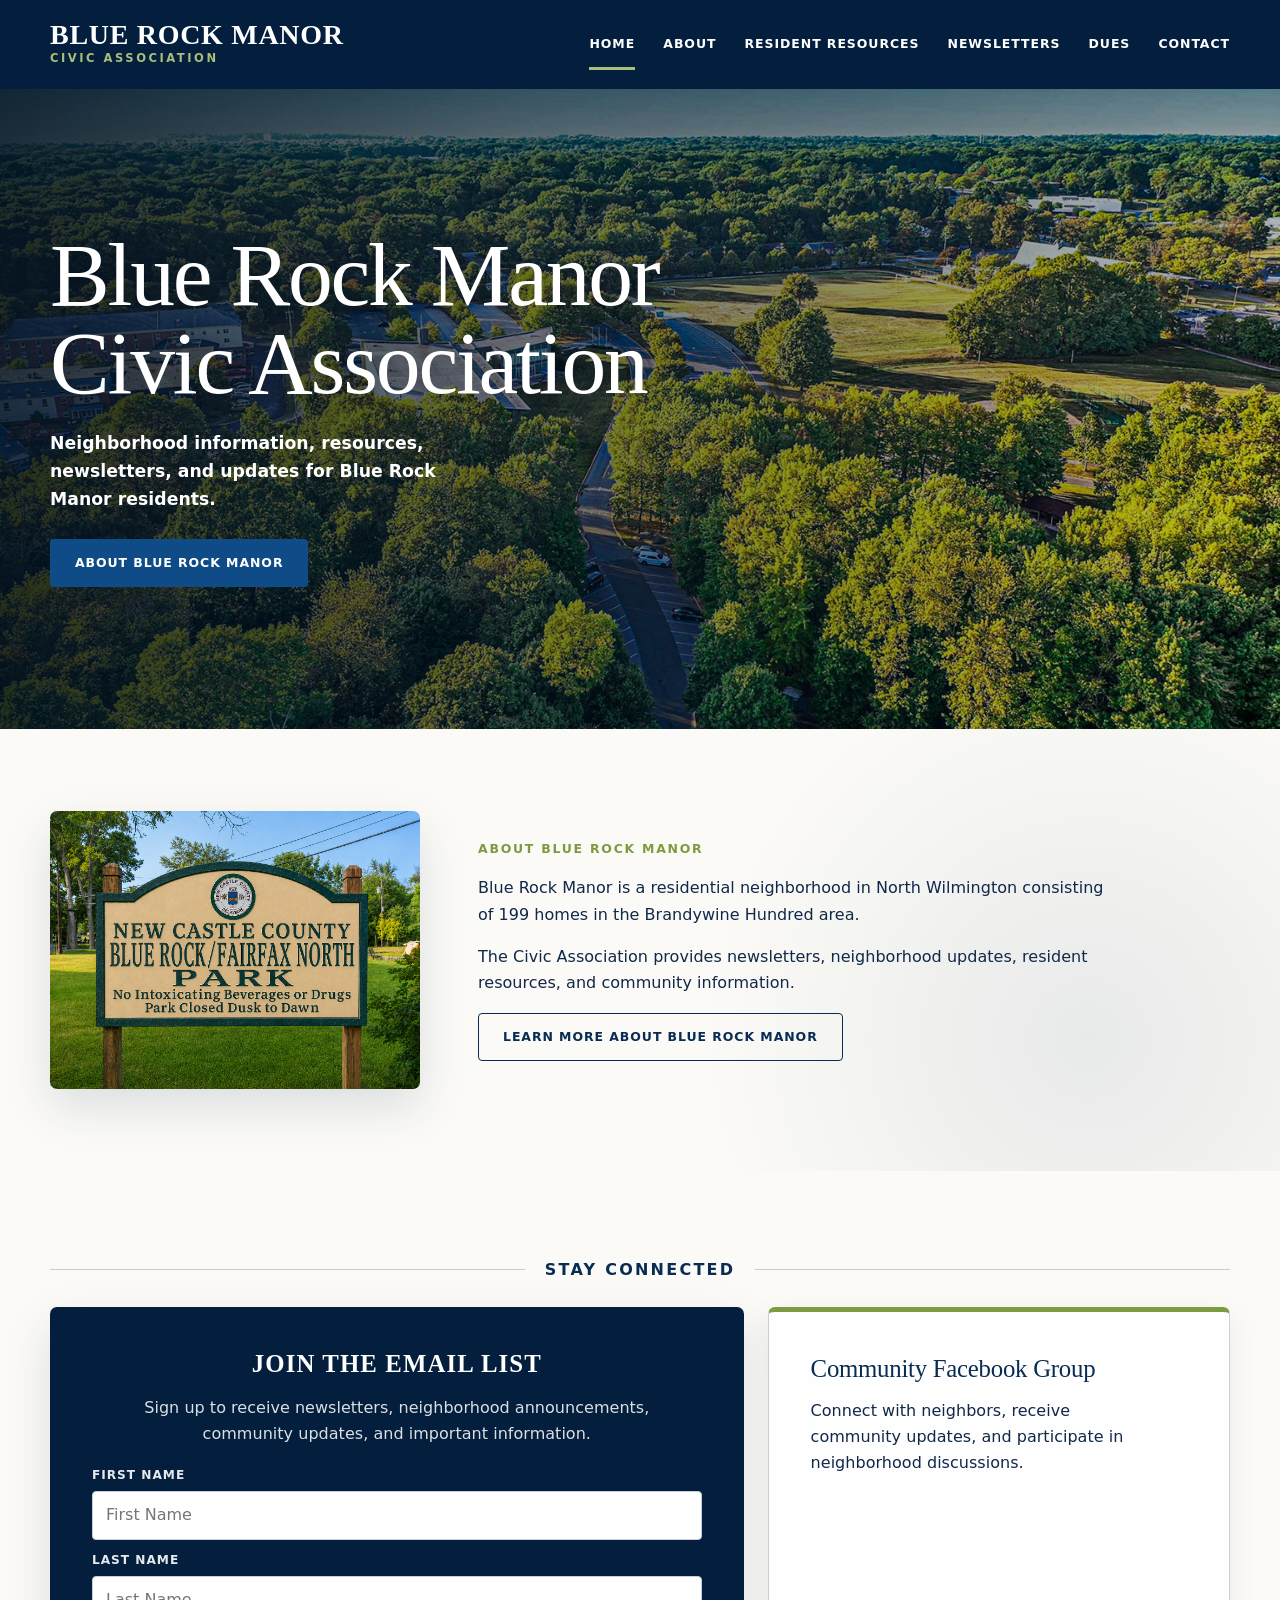
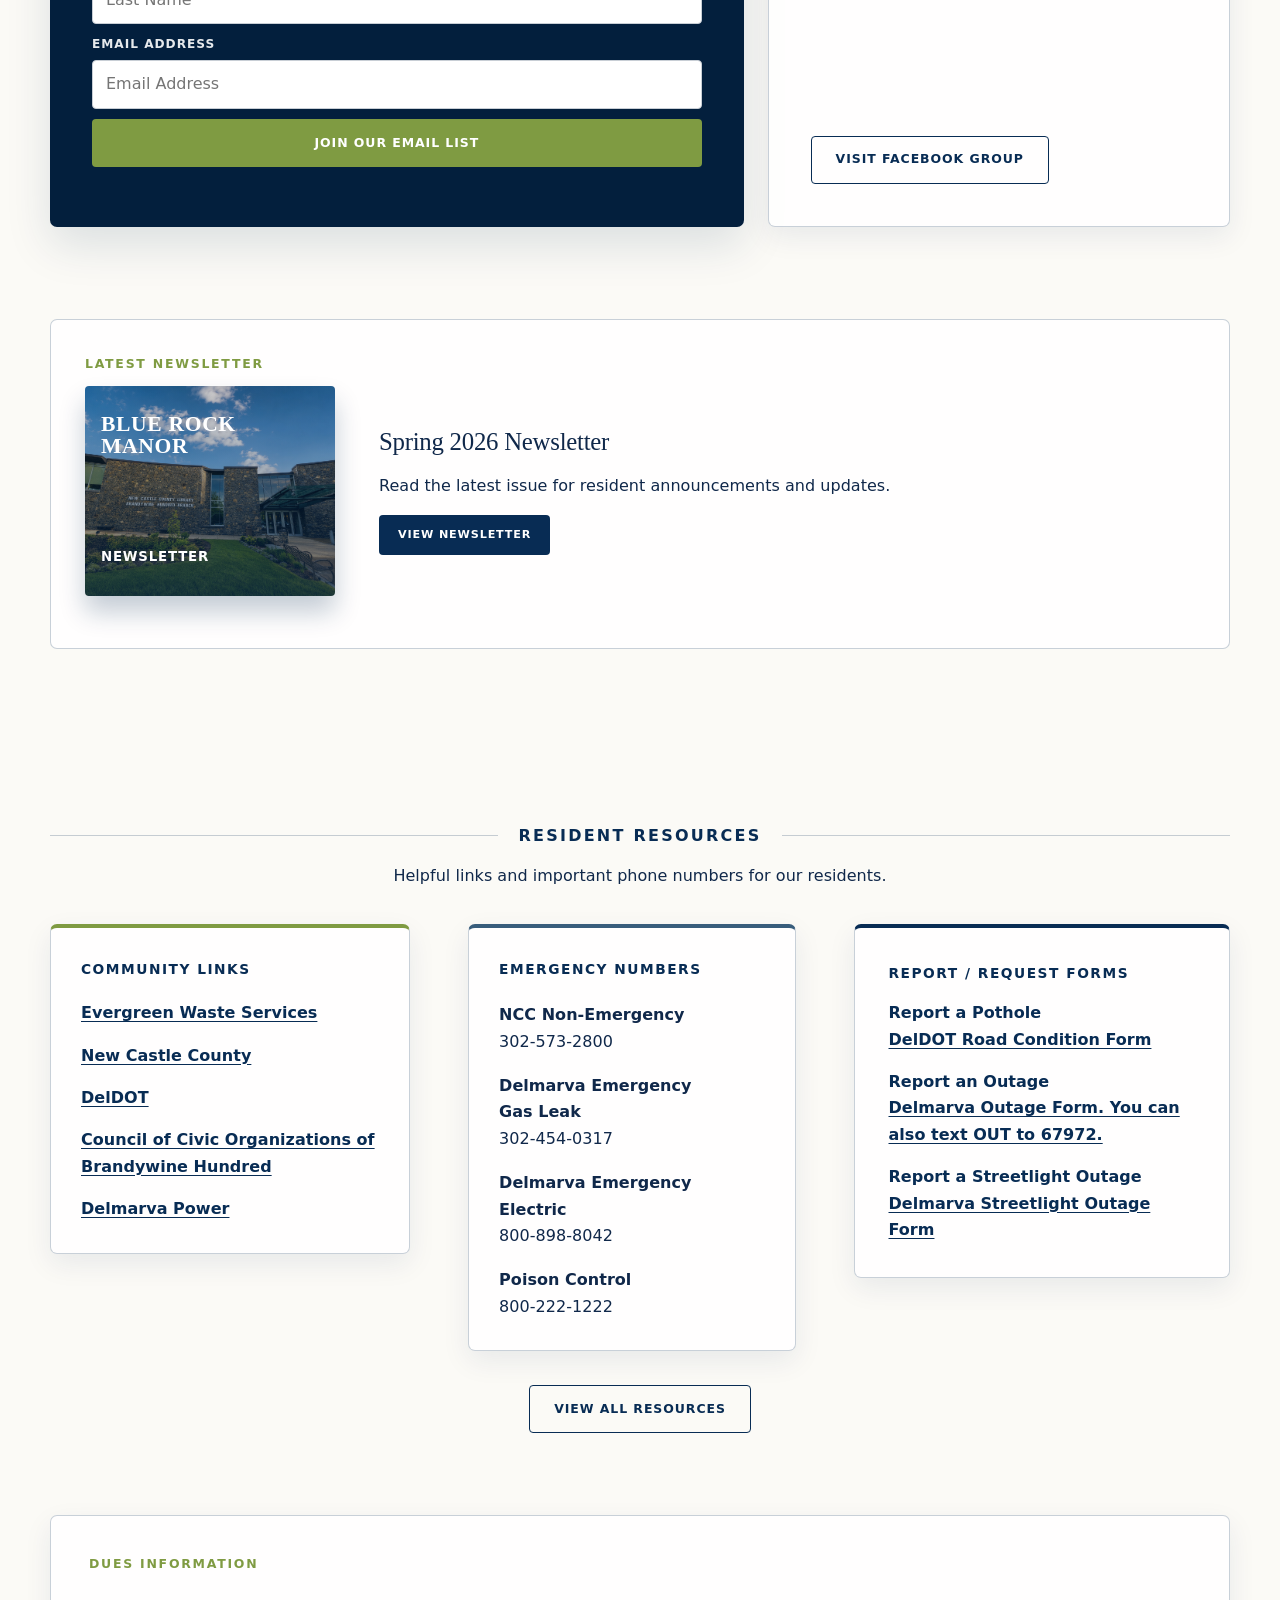
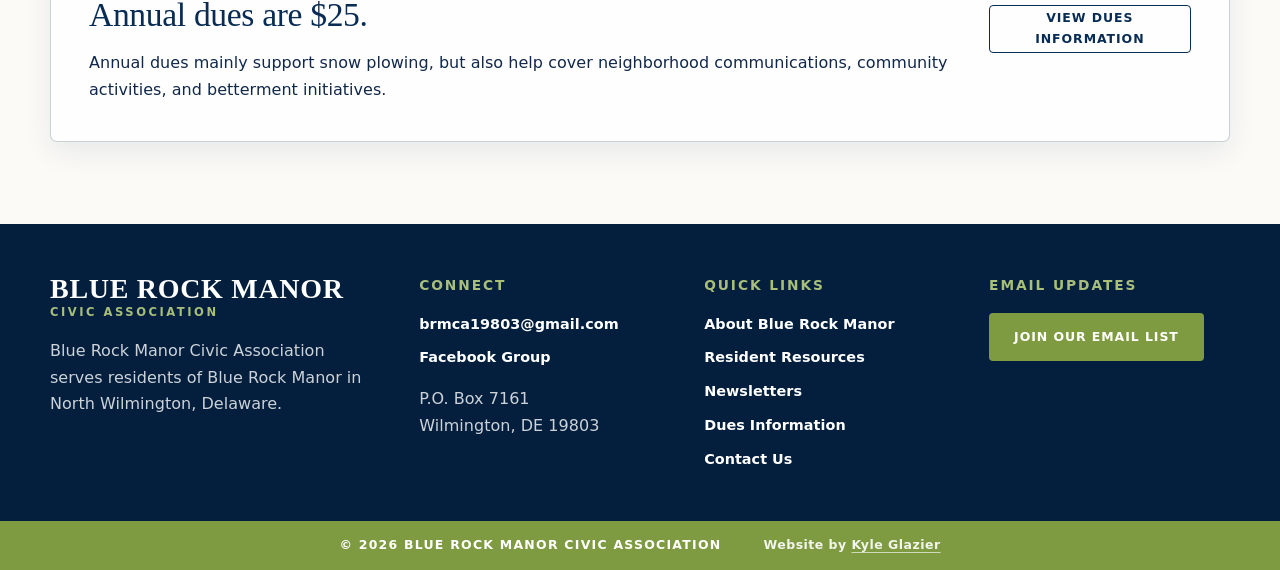
==== commit 56c6d872: "Link footer website credit" ====
--- a/index.html
+++ b/index.html
@@ -176,7 +176,7 @@
       </div>
       <div class="footer-bar">
         <span>&copy; 2026 Blue Rock Manor Civic Association</span>
-        <span class="footer-credit">Website design by Kyle Glazier</span>
+        <span class="footer-credit">Website by <a href="mailto:kyleglazier@gmail.com">Kyle Glazier</a></span>
       </div>
     </footer>
 
--- a/styles/main.css
+++ b/styles/main.css
@@ -809,6 +809,17 @@
   text-transform: none;
 }
 
+.footer-credit a {
+  color: inherit;
+  text-decoration: underline;
+  text-decoration-color: rgba(255, 255, 255, 0.7);
+  text-underline-offset: 3px;
+}
+
+.footer-credit a:hover {
+  text-decoration-color: currentColor;
+}
+
 .modal {
   position: fixed;
   inset: 0;
